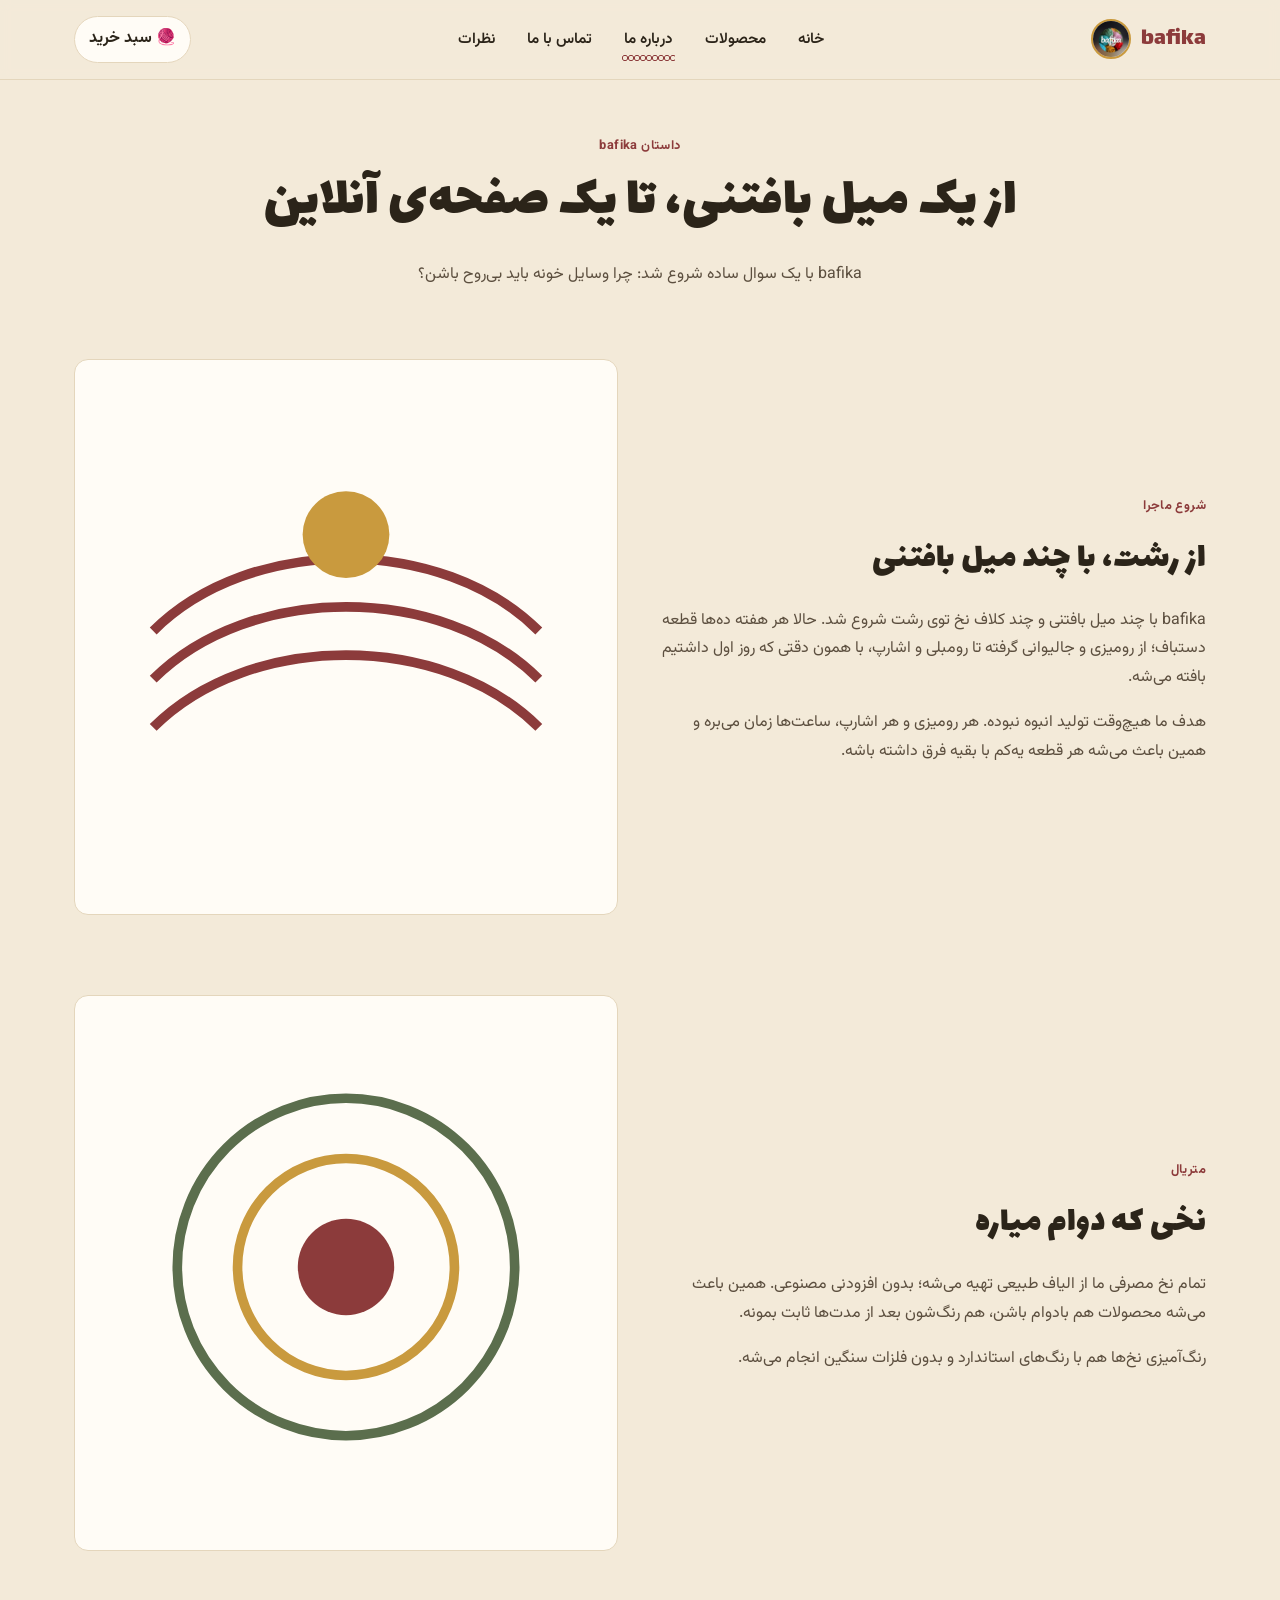
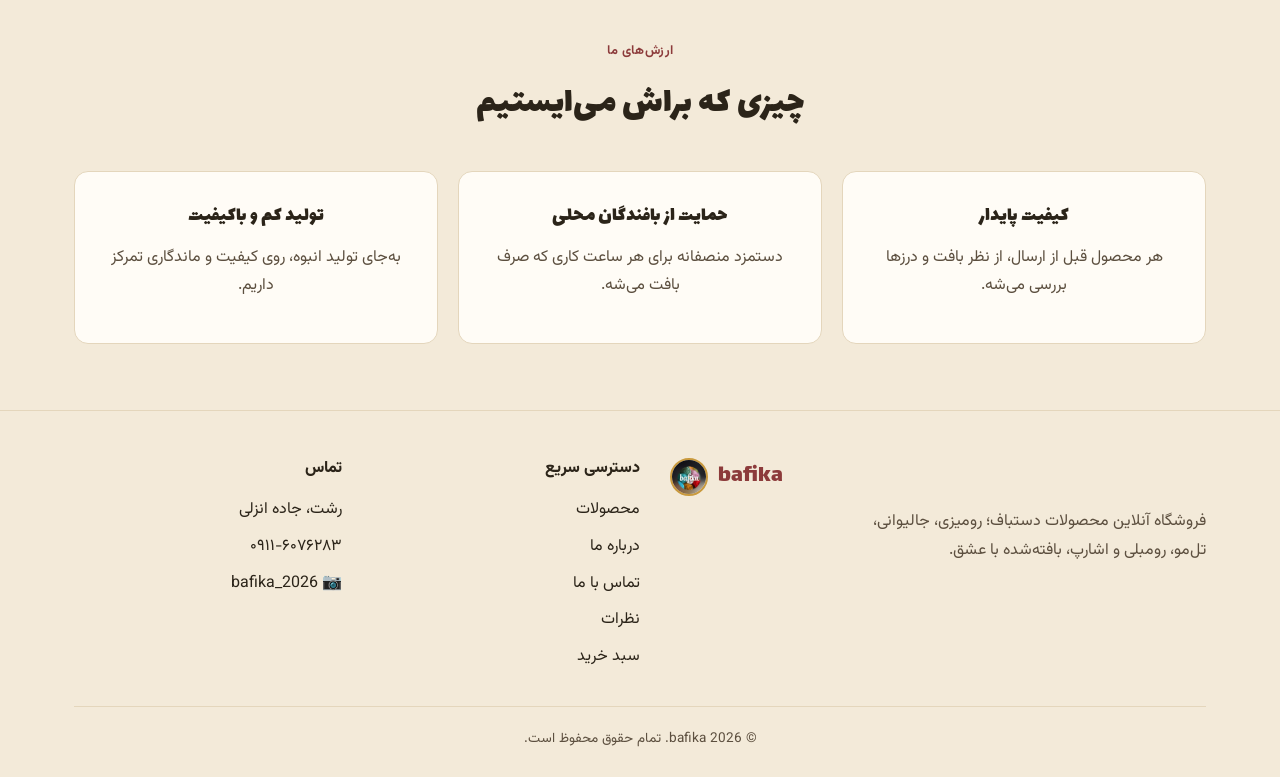
==== about.html @ 4ec6d77f "jpg for png" ====
<!DOCTYPE html>
<html lang="fa" dir="rtl">
<head>
<meta charset="UTF-8">
<meta name="viewport" content="width=device-width, initial-scale=1.0">
<title>درباره ما | bafika</title>
<meta name="description" content="داستان bafika و بافندگانی که پشت هر محصول ایستاده‌اند.">
<link rel="icon" type="image/png" href="img/logo.png">
<link rel="stylesheet" href="css/style.css">
</head>
<body>

<header class="site-header">
  <div class="nav-wrap">
    <a href="index.html" class="brand"><img src="img/logo.png" alt="bafika" class="brand-logo"> bafika</a>
    <nav class="nav-links" id="navLinks">
      <a href="index.html">خانه</a>
      <a href="products.html">محصولات</a>
      <a href="about.html" aria-current="page">درباره ما</a>
      <a href="contact.html">تماس با ما</a>
      <a href="reviews.html">نظرات</a>
    </nav>
    <div class="nav-actions">
      <a href="cart.html" class="cart-link">
        🧶 سبد خرید <span class="cart-count" data-cart-count style="display:none;">0</span>
      </a>
      <button class="menu-toggle" aria-label="باز کردن منو" aria-expanded="false" aria-controls="navLinks">☰</button>
    </div>
  </div>
</header>

<main>
  <section class="page-hero">
    <div class="container">
      <span class="eyebrow">داستان bafika</span>
      <h1>از یک میل بافتنی، تا یک صفحه‌ی آنلاین</h1>
      <p>bafika با یک سوال ساده شروع شد: چرا وسایل خونه باید بی‌روح باشن؟</p>
    </div>
  </section>

  <section class="about-block">
    <div class="container about-grid">
      <div>
        <span class="eyebrow">شروع ماجرا</span>
        <h2>از رشت، با چند میل بافتنی</h2>
        <p>bafika با چند میل بافتنی و چند کلاف نخ توی رشت شروع شد. حالا هر هفته ده‌ها قطعه دستباف؛ از رومیزی و جالیوانی گرفته تا رومبلی و اشارپ، با همون دقتی که روز اول داشتیم بافته می‌شه.</p>
        <p>هدف ما هیچ‌وقت تولید انبوه نبوده. هر رومیزی و هر اشارپ، ساعت‌ها زمان می‌بره و همین باعث می‌شه هر قطعه یه‌کم با بقیه فرق داشته باشه.</p>
      </div>
      <div class="about-art">
        <svg viewBox="0 0 200 200" width="100%" aria-hidden="true">
          <g fill="none" stroke="#8C3B3B" stroke-width="4">
            <path d="M20 100 C 60 60, 140 60, 180 100"/>
            <path d="M20 120 C 60 80, 140 80, 180 120"/>
            <path d="M20 140 C 60 100, 140 100, 180 140"/>
          </g>
          <circle cx="100" cy="60" r="18" fill="#C99A3E"/>
        </svg>
      </div>
    </div>
  </section>

  <section class="about-block">
    <div class="container about-grid reverse">
      <div>
        <span class="eyebrow">متریال</span>
        <h2>نخی که دوام میاره</h2>
        <p>تمام نخ مصرفی ما از الیاف طبیعی تهیه می‌شه؛ بدون افزودنی مصنوعی. همین باعث می‌شه محصولات هم بادوام باشن، هم رنگ‌شون بعد از مدت‌ها ثابت بمونه.</p>
        <p>رنگ‌آمیزی نخ‌ها هم با رنگ‌های استاندارد و بدون فلزات سنگین انجام می‌شه.</p>
      </div>
      <div class="about-art">
        <svg viewBox="0 0 200 200" width="100%" aria-hidden="true">
          <circle cx="100" cy="100" r="70" fill="none" stroke="#5B6E4D" stroke-width="4"/>
          <circle cx="100" cy="100" r="45" fill="none" stroke="#C99A3E" stroke-width="4"/>
          <circle cx="100" cy="100" r="20" fill="#8C3B3B"/>
        </svg>
      </div>
    </div>
  </section>

  <section class="features">
    <div class="container">
      <div class="section-head">
        <span class="eyebrow">ارزش‌های ما</span>
        <h2>چیزی که براش می‌ایستیم</h2>
      </div>
      <div class="values-grid">
        <div class="feature-card">
          <h3>کیفیت پایدار</h3>
          <p>هر محصول قبل از ارسال، از نظر بافت و درزها بررسی می‌شه.</p>
        </div>
        <div class="feature-card">
          <h3>حمایت از بافندگان محلی</h3>
          <p>دستمزد منصفانه برای هر ساعت کاری که صرف بافت می‌شه.</p>
        </div>
        <div class="feature-card">
          <h3>تولید کم و باکیفیت</h3>
          <p>به‌جای تولید انبوه، روی کیفیت و ماندگاری تمرکز داریم.</p>
        </div>
      </div>
    </div>
  </section>
</main>

<footer class="site-footer">
  <div class="container">
    <div class="footer-grid">
      <div>
        <div class="brand" style="margin-bottom:10px;"><img src="img/logo.png" alt="bafika" class="footer-brand-logo"> bafika</div>
        <p style="max-width:38ch;">فروشگاه آنلاین محصولات دستباف؛ رومیزی، جالیوانی، تل‌مو، رومبلی و اشارپ، بافته‌شده با عشق.</p>
      </div>
      <div>
        <h3>دسترسی سریع</h3>
        <ul>
          <li><a href="products.html">محصولات</a></li>
          <li><a href="about.html">درباره ما</a></li>
          <li><a href="contact.html">تماس با ما</a></li>
          <li><a href="reviews.html">نظرات</a></li>
          <li><a href="cart.html">سبد خرید</a></li>
        </ul>
      </div>
      <div>
        <h3>تماس</h3>
        <ul>
          <li>رشت، جاده انزلی</li>
          <li>۰۹۱۱-۶۰۷۶۲۸۳</li>
          <li>📷 <a href="https://instagram.com/bafika_2026" target="_blank" rel="noopener">bafika_2026</a></li>
        </ul>
      </div>
    </div>
    <div class="footer-bottom">© <span data-year></span> bafika. تمام حقوق محفوظ است.</div>
  </div>
</footer>

<script src="js/main.js"></script>
</body>
</html>
---- css/style.css ----
@import url('https://fonts.googleapis.com/css2?family=Lalezar&family=Vazirmatn:wght@400;500;600;700;800&display=swap');

:root{
  --cream:#F3EAD9;
  --surface:#FFFCF6;
  --ink:#2B2419;
  --ink-soft:#5C4F3F;
  --wine:#8C3B3B;
  --wine-dark:#6E2C2C;
  --moss:#5B6E4D;
  --gold:#C99A3E;
  --line:#E4D6BC;
  --radius:14px;
  --shadow:0 10px 30px -14px rgba(43,36,25,.35);
  --stitch:'\007E'; /* fallback, unused */
}

*{box-sizing:border-box;}
html{scroll-behavior:smooth;}
body{
  margin:0;
  background:var(--cream);
  color:var(--ink);
  font-family:'Vazirmatn',sans-serif;
  direction:rtl;
  line-height:1.8;
  -webkit-font-smoothing:antialiased;
}
img{max-width:100%;display:block;}
a{color:inherit;text-decoration:none;}
ul{margin:0;padding:0;list-style:none;}
button{font-family:inherit;cursor:pointer;}
h1,h2,h3{font-family:'Lalezar',cursive;font-weight:400;margin:0 0 .4em;color:var(--ink);}
h1{font-size:clamp(2.2rem,5vw,3.6rem);line-height:1.25;}
h2{font-size:clamp(1.6rem,3.2vw,2.3rem);}
h3{font-size:1.3rem;}
p{margin:0 0 1em;color:var(--ink-soft);}
.container{max-width:1180px;margin:0 auto;padding:0 24px;}
.eyebrow{
  display:inline-block;
  font-size:.8rem;
  font-weight:700;
  color:var(--wine);
  letter-spacing:.03em;
  margin-bottom:.6em;
}

/* focus visibility */
a:focus-visible,button:focus-visible,input:focus-visible,textarea:focus-visible,select:focus-visible{
  outline:3px solid var(--gold);
  outline-offset:2px;
}

@media (prefers-reduced-motion: reduce){
  *{animation-duration:.01ms !important;animation-iteration-count:1 !important;transition-duration:.01ms !important;scroll-behavior:auto !important;}
}

/* ---------- stitch signature: a knit-chain divider used as underline / icon / section divider ---------- */
.stitch-line{
  display:block;
  width:100%;
  height:14px;
  background-image:radial-gradient(circle at 7px 7px, transparent 5px, var(--line) 5.5px 6.5px, transparent 7px);
  background-size:14px 14px;
  background-repeat:repeat-x;
  opacity:.9;
}
.stitch-line.accent{
  background-image:radial-gradient(circle at 7px 7px, transparent 5px, var(--wine) 5.5px 6.5px, transparent 7px);
}

/* ---------- header ---------- */
.site-header{
  position:sticky;top:0;z-index:50;
  background:rgba(243,234,217,.92);
  backdrop-filter:blur(6px);
  border-bottom:1px solid var(--line);
}
.nav-wrap{
  display:flex;align-items:center;justify-content:space-between;
  padding:16px 24px;max-width:1180px;margin:0 auto;
}
.brand{
  font-family:'Lalezar',cursive;font-size:1.5rem;color:var(--wine);
  display:flex;align-items:center;gap:10px;
  direction:ltr;
}
.brand .yarn-dot{width:14px;height:14px;border-radius:50%;background:var(--gold);display:inline-block;}
.brand-logo{
  width:40px;height:40px;border-radius:50%;object-fit:cover;
  border:2px solid var(--gold);flex-shrink:0;
}
.footer-brand-logo{
  width:38px;height:38px;border-radius:50%;object-fit:cover;
  border:2px solid var(--gold);flex-shrink:0;
}
.nav-links{display:flex;gap:28px;align-items:center;}
.nav-links a{
  position:relative;font-weight:600;font-size:.95rem;padding:4px 2px;
}
.nav-links a::after{
  content:'';position:absolute;right:0;bottom:-4px;width:100%;height:6px;
  background-image:radial-gradient(circle at 3px 3px, transparent 2px, var(--wine) 2.3px 2.8px, transparent 3.2px);
  background-size:6px 6px;background-repeat:repeat-x;
  opacity:0;transform:translateY(2px);transition:opacity .2s, transform .2s;
}
.nav-links a:hover::after,.nav-links a[aria-current="page"]::after{opacity:1;transform:translateY(0);}
.nav-actions{display:flex;align-items:center;gap:14px;}
.cart-link{
  display:flex;align-items:center;gap:6px;font-weight:700;
  background:var(--surface);border:1px solid var(--line);
  padding:8px 14px;border-radius:999px;
}
.cart-count{
  background:var(--wine);color:#fff;font-size:.75rem;font-weight:700;
  min-width:20px;height:20px;border-radius:50%;
  display:flex;align-items:center;justify-content:center;padding:0 4px;
}
.menu-toggle{display:none;background:none;border:none;font-size:1.6rem;color:var(--ink);}

@media (max-width:820px){
  .nav-links{
    position:fixed;inset:64px 0 auto 0;background:var(--surface);
    flex-direction:column;padding:20px 24px;gap:18px;
    border-bottom:1px solid var(--line);box-shadow:var(--shadow);
    transform:translateY(-12px);opacity:0;pointer-events:none;transition:.2s;
  }
  .nav-links.open{transform:translateY(0);opacity:1;pointer-events:auto;}
  .menu-toggle{display:block;}
}

/* ---------- buttons ---------- */
.btn{
  display:inline-flex;align-items:center;gap:8px;justify-content:center;
  padding:13px 26px;border-radius:999px;font-weight:700;font-size:.95rem;
  border:2px solid transparent;transition:.18s transform, .18s background, .18s color;
}
.btn-primary{background:var(--wine);color:#fff;}
.btn-primary:hover{background:var(--wine-dark);transform:translateY(-1px);}
.btn-outline{background:transparent;color:var(--ink);border-color:var(--ink);}
.btn-outline:hover{background:var(--ink);color:var(--cream);}
.btn-gold{background:var(--gold);color:var(--ink);}
.btn-gold:hover{transform:translateY(-1px);}
.btn-block{width:100%;}
.btn:disabled{opacity:.5;cursor:not-allowed;transform:none;}

/* ---------- hero ---------- */
.hero{padding:64px 0 40px;}
.hero-grid{display:grid;grid-template-columns:1.1fr .9fr;gap:48px;align-items:center;}
.hero-copy p{font-size:1.08rem;max-width:46ch;}
.hero-cta{display:flex;gap:14px;margin-top:22px;flex-wrap:wrap;}
.hero-art{position:relative;display:flex;align-items:center;justify-content:center;}
.yarn-ball{animation:spin-slow 22s linear infinite;}
@keyframes spin-slow{to{transform:rotate(360deg);}}

@media (max-width:900px){
  .hero-grid{grid-template-columns:1fr;}
  .hero-art{order:-1;max-width:280px;margin:0 auto;}
}

/* ---------- feature strip ---------- */
.features{padding:46px 0;}
.feature-grid{display:grid;grid-template-columns:repeat(3,1fr);gap:24px;}
.feature-card{
  background:var(--surface);border:1px solid var(--line);border-radius:var(--radius);
  padding:26px 22px;text-align:center;
}
.feature-card .ico{width:44px;height:44px;margin:0 auto 14px;color:var(--wine);}
@media (max-width:760px){.feature-grid{grid-template-columns:1fr;}}

/* ---------- section heading ---------- */
.section-head{text-align:center;max-width:560px;margin:0 auto 34px;}

/* ---------- categories ---------- */
.categories{padding:50px 0;}
.cat-grid{display:grid;grid-template-columns:repeat(3,1fr);gap:18px;}
.cat-card{
  position:relative;border-radius:var(--radius);overflow:hidden;aspect-ratio:4/5;
  display:flex;align-items:flex-end;padding:0;border:1px solid var(--line);
}
.cat-card .bg{position:absolute;inset:0;}
.cat-card .label{
  position:relative;z-index:1;width:100%;padding:16px;
  background:linear-gradient(0deg, rgba(43,36,25,.72), transparent);
  color:#fff;font-family:'Lalezar',cursive;font-size:1.15rem;
}
@media (max-width:900px){.cat-grid{grid-template-columns:repeat(2,1fr);}}

/* ---------- product grid ---------- */
.products-toolbar{
  display:flex;flex-wrap:wrap;gap:10px;justify-content:center;margin-bottom:30px;
}
.chip{
  padding:9px 18px;border-radius:999px;border:1px solid var(--line);
  background:var(--surface);font-weight:600;font-size:.9rem;
}
.chip[aria-pressed="true"]{background:var(--wine);color:#fff;border-color:var(--wine);}

.product-grid{display:grid;grid-template-columns:repeat(3,1fr);gap:26px;}
@media (max-width:900px){.product-grid{grid-template-columns:repeat(2,1fr);}}
@media (max-width:560px){.product-grid{grid-template-columns:1fr;}}

.product-card{
  background:var(--surface);border:1px solid var(--line);border-radius:var(--radius);
  overflow:hidden;display:flex;flex-direction:column;transition:transform .18s, box-shadow .18s;
}
.product-card:hover{transform:translateY(-4px);box-shadow:var(--shadow);}
.product-thumb{aspect-ratio:1/1;display:flex;align-items:center;justify-content:center;overflow:hidden;position:relative;}
.product-thumb img{width:100%;height:100%;object-fit:cover;}

/* ---------- اسلایدر عکس محصول ---------- */
.product-thumb.carousel{background:var(--surface);}
.product-thumb.carousel .slide{
  position:absolute;inset:0;width:100%;height:100%;object-fit:cover;
  opacity:0;transition:opacity .25s;
}
.product-thumb.carousel .slide.active{opacity:1;position:relative;}
.car-arrow{
  position:absolute;top:50%;transform:translateY(-50%);z-index:2;
  width:30px;height:30px;border-radius:50%;border:none;
  background:rgba(43,36,25,.55);color:#fff;font-size:1.2rem;line-height:1;
  display:flex;align-items:center;justify-content:center;opacity:0;transition:opacity .18s;
}
.product-thumb.carousel:hover .car-arrow{opacity:1;}
.car-arrow.prev{right:8px;}
.car-arrow.next{left:8px;}
.car-dots{
  position:absolute;bottom:8px;right:0;left:0;z-index:2;
  display:flex;justify-content:center;gap:6px;
}
.car-dot{
  width:7px;height:7px;border-radius:50%;border:none;background:rgba(255,255,255,.6);
  padding:0;
}
.car-dot.active{background:#fff;}
.product-body{padding:16px 18px 20px;display:flex;flex-direction:column;gap:8px;flex:1;}
.product-cat{font-size:.78rem;color:var(--moss);font-weight:700;}
.product-name{font-size:1.05rem;font-weight:700;}
.product-price{font-weight:800;color:var(--wine);font-size:1.05rem;margin-top:auto;}
.product-foot{display:flex;align-items:center;justify-content:space-between;gap:10px;margin-top:6px;}
.add-btn{
  background:var(--ink);color:var(--cream);border-radius:999px;padding:9px 16px;
  font-weight:700;font-size:.85rem;border:none;transition:.18s background;
}
.add-btn:hover{background:var(--wine);}
.add-btn.added{background:var(--moss);}

/* ---------- testimonial ---------- */
.testimonial{padding:60px 0;text-align:center;}
.testimonial blockquote{
  font-family:'Lalezar',cursive;font-size:clamp(1.3rem,2.6vw,1.8rem);
  max-width:760px;margin:0 auto 14px;color:var(--ink);
}
.testimonial cite{color:var(--ink-soft);font-style:normal;}

/* ---------- newsletter ---------- */
.newsletter{
  background:var(--ink);color:var(--cream);padding:50px 0;border-radius:var(--radius);
  margin:20px auto 60px;max-width:1180px;
}
.newsletter .container{display:flex;align-items:center;justify-content:space-between;gap:24px;flex-wrap:wrap;}
.newsletter h2{color:var(--cream);}
.newsletter form{display:flex;gap:10px;flex-wrap:wrap;}
.newsletter input[type="email"]{
  padding:12px 16px;border-radius:999px;border:none;min-width:240px;font-family:inherit;
}

/* ---------- footer ---------- */
.site-footer{border-top:1px solid var(--line);padding:44px 0 26px;margin-top:20px;}
.footer-grid{display:grid;grid-template-columns:2fr 1fr 1fr;gap:30px;margin-bottom:26px;}
.footer-grid h3{font-size:1rem;font-family:'Vazirmatn';font-weight:800;margin-bottom:12px;}
.footer-grid li{margin-bottom:8px;}
.footer-grid a:hover{color:var(--wine);}
.footer-bottom{
  text-align:center;font-size:.85rem;color:var(--ink-soft);
  border-top:1px solid var(--line);padding-top:20px;
}
@media (max-width:760px){.footer-grid{grid-template-columns:1fr;}}

/* ---------- page hero (inner pages) ---------- */
.page-hero{padding:52px 0 30px;text-align:center;}
.page-hero p{max-width:560px;margin:0 auto;}

/* ---------- about page ---------- */
.about-block{padding:40px 0;}
.about-grid{display:grid;grid-template-columns:1fr 1fr;gap:44px;align-items:center;}
.about-grid.reverse .about-art{order:2;}
@media (max-width:820px){.about-grid{grid-template-columns:1fr;}.about-grid.reverse .about-art{order:0;}}
.about-art{background:var(--surface);border:1px solid var(--line);border-radius:var(--radius);padding:30px;}
.values-grid{display:grid;grid-template-columns:repeat(3,1fr);gap:20px;margin-top:20px;}
@media (max-width:760px){.values-grid{grid-template-columns:1fr;}}

/* ---------- contact page ---------- */
.contact-grid{display:grid;grid-template-columns:1fr 1fr;gap:40px;padding:20px 0 60px;}
@media (max-width:820px){.contact-grid{grid-template-columns:1fr;}}
.form-field{margin-bottom:18px;}
.form-field label{display:block;font-weight:700;margin-bottom:6px;font-size:.9rem;}
.form-field input,.form-field textarea,.form-field select{
  width:100%;padding:12px 14px;border-radius:10px;border:1px solid var(--line);
  background:var(--surface);font-family:inherit;font-size:.95rem;color:var(--ink);
}
.form-field textarea{resize:vertical;min-height:120px;}
.form-note{font-size:.85rem;color:var(--ink-soft);margin-top:-8px;}
.form-error{color:var(--wine);font-size:.82rem;margin-top:4px;display:none;}
.form-field.invalid input,.form-field.invalid textarea{border-color:var(--wine);}
.form-field.invalid .form-error{display:block;}
.success-box{
  background:var(--surface);border:1px solid var(--moss);border-radius:var(--radius);
  padding:20px;text-align:center;display:none;
}
.success-box.show{display:block;}
.contact-info-card{
  background:var(--surface);border:1px solid var(--line);border-radius:var(--radius);padding:26px;
}
.contact-info-card li{display:flex;gap:10px;margin-bottom:14px;}

/* ---------- cart page ---------- */
.cart-wrap{padding:20px 0 70px;display:grid;grid-template-columns:2fr 1fr;gap:36px;align-items:start;}
@media (max-width:900px){.cart-wrap{grid-template-columns:1fr;}}
.cart-item{
  display:grid;grid-template-columns:80px 1fr auto auto;gap:16px;align-items:center;
  padding:16px 0;border-bottom:1px solid var(--line);
}
.cart-item .thumb{width:80px;height:80px;border-radius:10px;background:var(--surface);border:1px solid var(--line);display:flex;align-items:center;justify-content:center;}
.cart-item .name{font-weight:700;}
.cart-item .cat{font-size:.8rem;color:var(--ink-soft);}
.qty-control{display:flex;align-items:center;gap:8px;border:1px solid var(--line);border-radius:999px;padding:4px 8px;background:var(--surface);}
.qty-control button{background:none;border:none;font-size:1.1rem;width:22px;color:var(--ink);}
.qty-control span{min-width:20px;text-align:center;font-weight:700;}
.remove-btn{background:none;border:none;color:var(--wine);font-size:.85rem;font-weight:700;}
.summary-card{
  background:var(--surface);border:1px solid var(--line);border-radius:var(--radius);
  padding:24px;position:sticky;top:100px;
}
.summary-row{display:flex;justify-content:space-between;margin-bottom:12px;font-size:.95rem;}
.summary-row.total{font-weight:800;font-size:1.1rem;border-top:1px solid var(--line);padding-top:14px;margin-top:6px;}
.empty-cart{text-align:center;padding:80px 20px;}

/* ---------- checkout page ---------- */
.checkout-wrap{padding:20px 0 70px;display:grid;grid-template-columns:1.4fr 1fr;gap:40px;align-items:start;}
@media (max-width:900px){.checkout-wrap{grid-template-columns:1fr;}}
.checkout-section{background:var(--surface);border:1px solid var(--line);border-radius:var(--radius);padding:26px;margin-bottom:20px;}
.checkout-section h3{margin-bottom:16px;}
.form-row{display:grid;grid-template-columns:1fr 1fr;gap:16px;}
@media (max-width:560px){.form-row{grid-template-columns:1fr;}}
.pay-options{display:grid;gap:12px;}
.pay-option{
  display:flex;align-items:center;gap:12px;border:1px solid var(--line);border-radius:10px;
  padding:14px;cursor:pointer;background:var(--surface);
}
.pay-option.selected{border-color:var(--wine);background:#fbf3ee;}
.pay-option input{accent-color:var(--wine);}
.pay-note{font-size:.8rem;color:var(--ink-soft);margin-inline-start:auto;}
.summary-mini-item{display:flex;justify-content:space-between;font-size:.88rem;margin-bottom:8px;color:var(--ink-soft);}

/* ---------- gateway simulation page ---------- */
.gateway-box{
  max-width:420px;margin:60px auto;background:var(--surface);border:1px solid var(--line);
  border-radius:var(--radius);padding:34px;text-align:center;box-shadow:var(--shadow);
}
.gateway-box .amount{font-family:'Lalezar',cursive;font-size:2.1rem;color:var(--wine);margin:14px 0;}
.gateway-logo{font-family:'Lalezar',cursive;color:var(--gold);font-size:1.1rem;margin-bottom:6px;}
.spinner{
  width:34px;height:34px;border:4px solid var(--line);border-top-color:var(--wine);
  border-radius:50%;margin:18px auto;animation:spin .8s linear infinite;
}
@keyframes spin{to{transform:rotate(360deg);}}

/* ---------- toast ---------- */
.toast{
  position:fixed;bottom:24px;left:50%;transform:translateX(-50%) translateY(20px);
  background:var(--ink);color:var(--cream);padding:13px 22px;border-radius:999px;
  font-weight:700;font-size:.9rem;opacity:0;pointer-events:none;transition:.25s;z-index:100;
  box-shadow:var(--shadow);
}
.toast.show{opacity:1;transform:translateX(-50%) translateY(0);}

/* ---------- badge ---------- */
.badge-natural{
  display:inline-flex;align-items:center;gap:6px;font-size:.78rem;font-weight:700;color:var(--moss);
}

/* ---------- reviews page ---------- */
.reviews-wrap{display:grid;grid-template-columns:1fr 1.3fr;gap:36px;padding:10px 0 70px;align-items:start;}
@media (max-width:860px){.reviews-wrap{grid-template-columns:1fr;}}
.review-form-card{
  background:var(--surface);border:1px solid var(--line);border-radius:var(--radius);
  padding:24px;position:sticky;top:100px;
}
.star-input{display:flex;gap:4px;font-size:1.6rem;margin-bottom:6px;}
.star-input button{background:none;border:none;color:var(--gold);padding:0;line-height:1;}
.reviews-list{display:flex;flex-direction:column;gap:16px;}
.review-card{
  background:var(--surface);border:1px solid var(--line);border-radius:var(--radius);padding:18px 20px;
}
.review-head{display:flex;align-items:center;justify-content:space-between;}
.review-stars{color:var(--gold);letter-spacing:2px;}
.review-date{font-size:.78rem;color:var(--ink-soft);}
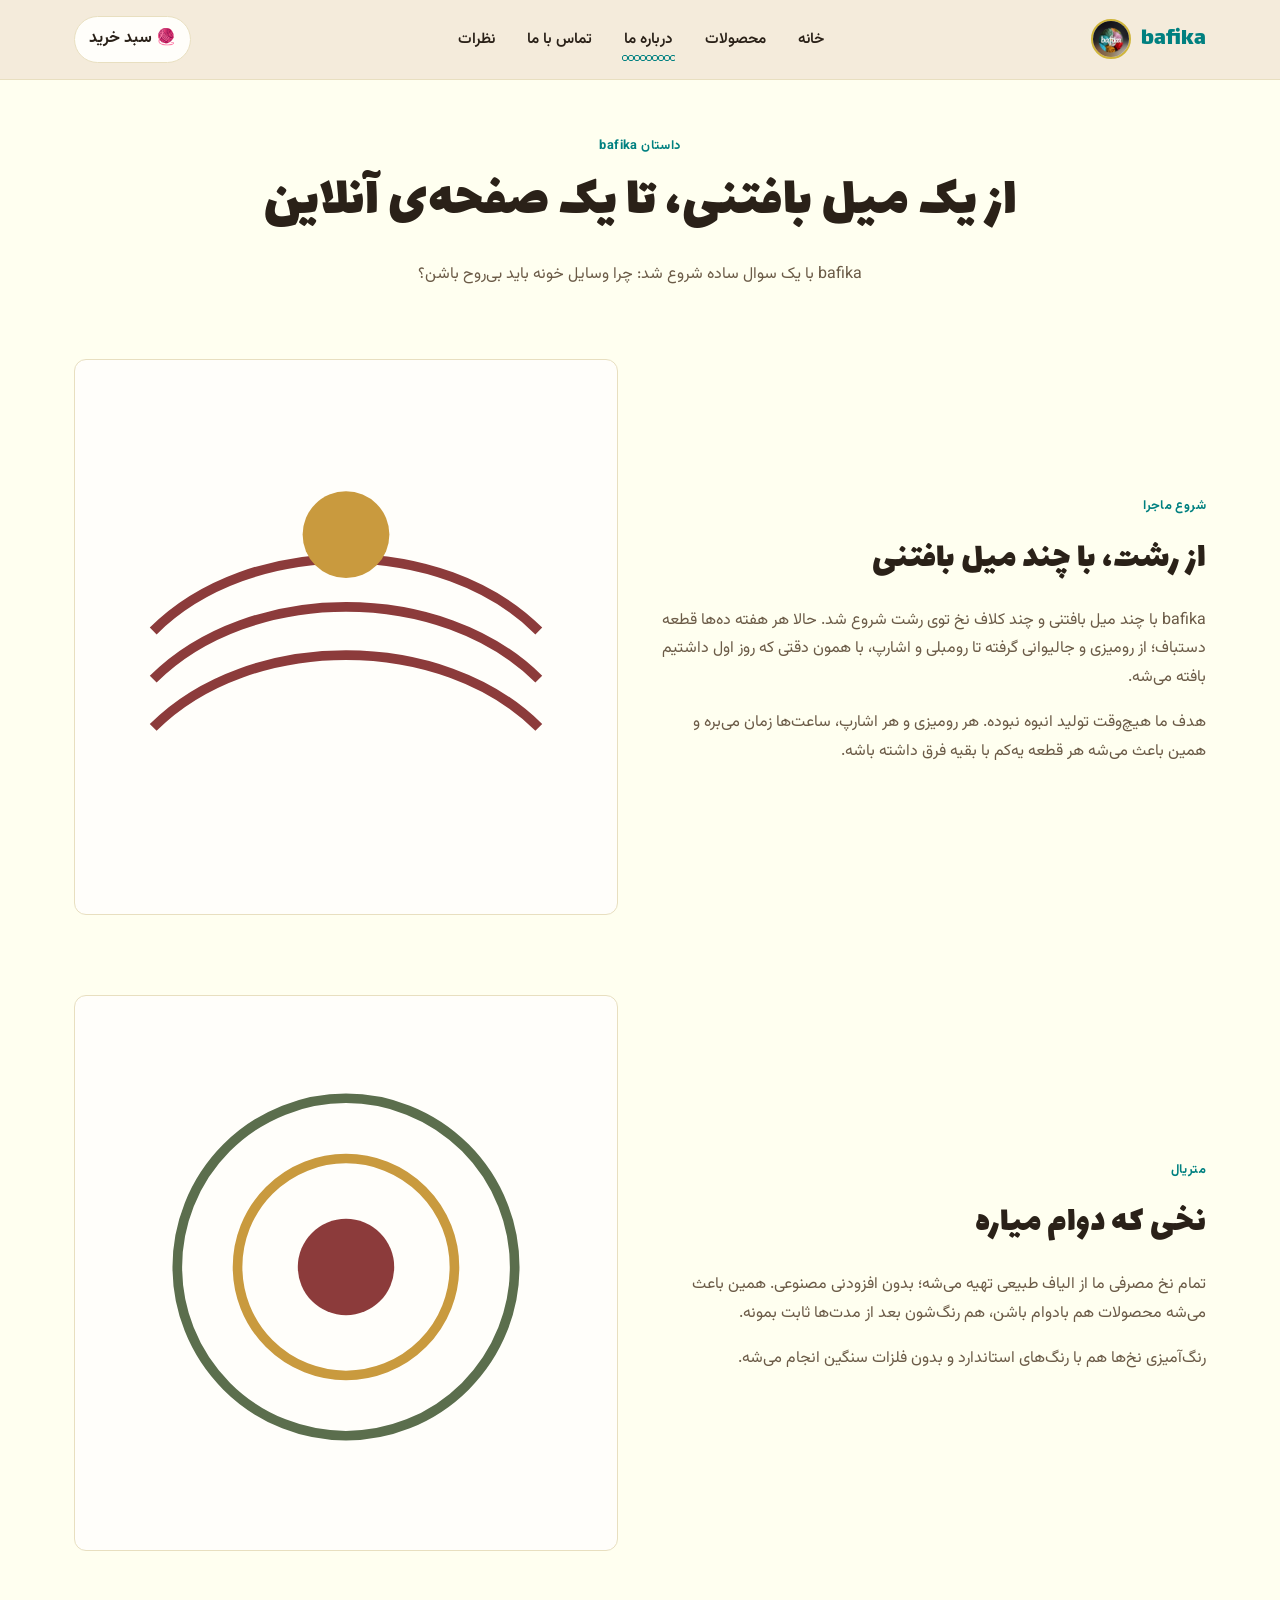
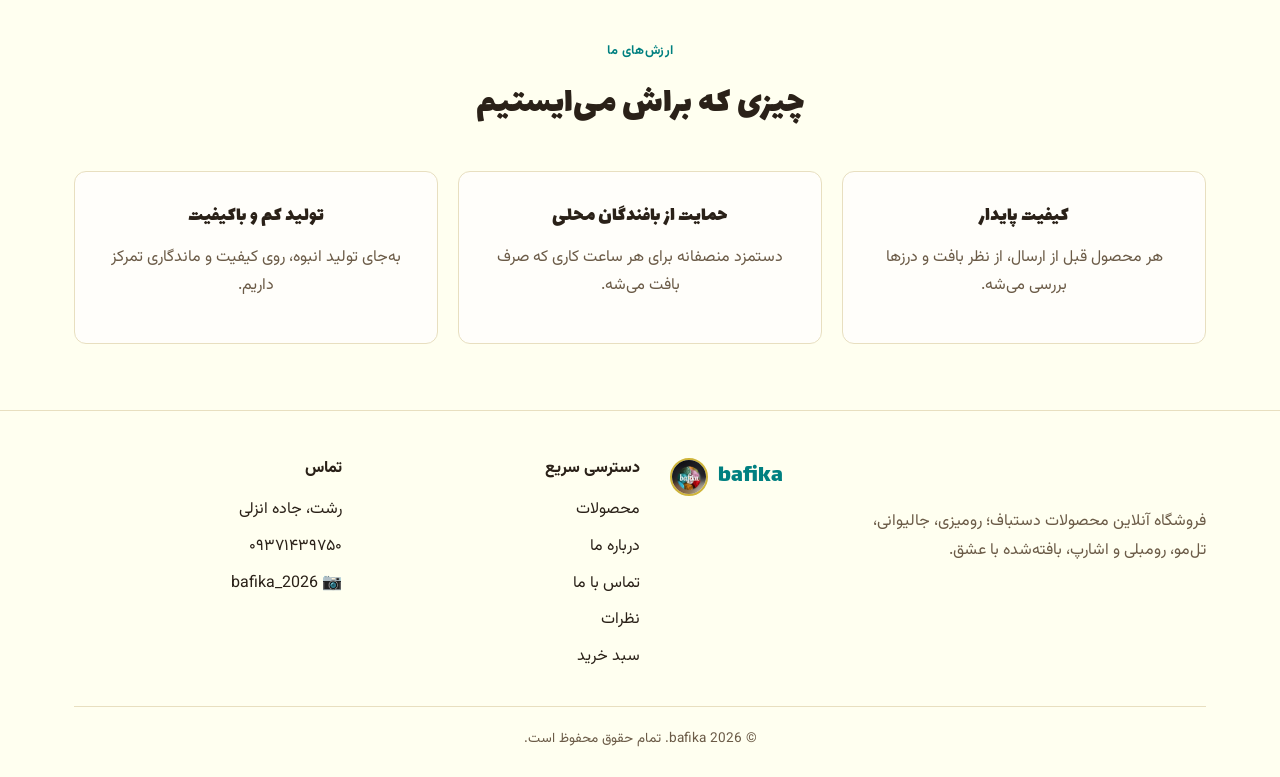
==== commit c03f27bc: "update photo" ====
--- a/about.html
+++ b/about.html
@@ -122,7 +122,7 @@
         <h3>تماس</h3>
         <ul>
           <li>رشت، جاده انزلی</li>
-          <li>۰۹۱۱-۶۰۷۶۲۸۳</li>
+          <li>۰۹۳۷۱۴۳۹۷۵۰</li>
           <li>📷 <a href="https://instagram.com/bafika_2026" target="_blank" rel="noopener">bafika_2026</a></li>
         </ul>
       </div>
--- a/css/style.css
+++ b/css/style.css
@@ -1,17 +1,19 @@
 @import url('https://fonts.googleapis.com/css2?family=Lalezar&family=Vazirmatn:wght@400;500;600;700;800&display=swap');
 
 :root{
-  --cream:#F3EAD9;
-  --surface:#FFFCF6;
-  --ink:#2B2419;
-  --ink-soft:#5C4F3F;
-  --wine:#8C3B3B;
-  --wine-dark:#6E2C2C;
-  --moss:#5B6E4D;
-  --gold:#C99A3E;
-  --line:#E4D6BC;
-  --radius:14px;
-  --shadow:0 10px 30px -14px rgba(43,36,25,.35);
+  --cream:#FFFFF0;
+  --surface:#FFFEFA;
+  --ink:#2A2118;
+  --ink-soft:#6B5B47;
+  --wine:#008080;
+  --wine-dark:#006666;
+  --moss:#7A7A1F;
+  --gold:#CFB53B;
+  --burgundy:#800020;
+  --mauve:#E0B0FF;
+  --line:#E8DFC0;
+  --radius:12px;
+  --shadow:0 10px 30px -14px rgba(42,33,24,.28);
   --stitch:'\007E'; /* fallback, unused */
 }
 
@@ -175,16 +177,41 @@
 .categories{padding:50px 0;}
 .cat-grid{display:grid;grid-template-columns:repeat(3,1fr);gap:18px;}
 .cat-card{
-  position:relative;border-radius:var(--radius);overflow:hidden;aspect-ratio:4/5;
-  display:flex;align-items:flex-end;padding:0;border:1px solid var(--line);
-}
-.cat-card .bg{position:absolute;inset:0;}
-.cat-card .label{
-  position:relative;z-index:1;width:100%;padding:16px;
-  background:linear-gradient(0deg, rgba(43,36,25,.72), transparent);
-  color:#fff;font-family:'Lalezar',cursive;font-size:1.15rem;
+  position:relative;border-radius:18px;overflow:hidden;aspect-ratio:4/5;
+  display:flex;align-items:flex-end;padding:0;border:none;
+  text-decoration:none;
+  box-shadow:0 10px 24px -14px rgba(43,36,25,.45);
+  transition:transform .22s ease, box-shadow .22s ease;
+}
+.cat-card:hover{transform:translateY(-5px);box-shadow:0 16px 30px -14px rgba(43,36,25,.55);}
+.cat-card::before{
+  /* بافت نقطه‌ای ظریف روی گرادیان، برای حس طراحی‌شده‌تر */
+  content:'';position:absolute;inset:0;
+  background-image:radial-gradient(rgba(255,255,255,.14) 1.4px, transparent 1.4px);
+  background-size:16px 16px;
+  opacity:.5;
+}
+.cat-card::after{
+  content:'';position:absolute;inset:0;
+  background:linear-gradient(0deg, rgba(0,0,0,.55) 0%, transparent 55%);
+}
+.cat-icon{
+  position:absolute;top:12px;left:12px;width:46%;height:46%;
+  opacity:.28;
+}
+.cat-label{
+  position:relative;z-index:2;width:100%;padding:16px 18px;
+  display:flex;flex-direction:column;gap:2px;
+}
+.cat-eyebrow{
+  color:rgba(255,255,255,.75);font-size:.68rem;font-weight:700;
+  letter-spacing:.02em;
+}
+.cat-title{
+  color:#fff;font-family:'Lalezar',cursive;font-size:1.35rem;line-height:1.2;
 }
 @media (max-width:900px){.cat-grid{grid-template-columns:repeat(2,1fr);}}
+@media (max-width:560px){.cat-card{aspect-ratio:1/1;}.cat-title{font-size:1.15rem;}}
 
 /* ---------- product grid ---------- */
 .products-toolbar{
@@ -237,6 +264,25 @@
 .product-cat{font-size:.78rem;color:var(--moss);font-weight:700;}
 .product-name{font-size:1.05rem;font-weight:700;}
 .product-price{font-weight:800;color:var(--wine);font-size:1.05rem;margin-top:auto;}
+
+/* ---------- تخفیف ---------- */
+.thumb-wrap{position:relative;}
+.thumb-discount-badge{
+  position:absolute;top:10px;right:10px;z-index:3;
+  background:var(--wine);color:#fff;font-weight:800;font-size:.8rem;
+  padding:4px 9px;border-radius:999px;box-shadow:0 4px 10px -4px rgba(43,36,25,.5);
+}
+.price-block{display:flex;flex-direction:column;gap:2px;margin-top:auto;}
+.price-row{display:flex;align-items:center;gap:8px;}
+.product-price.discounted{color:var(--wine);}
+.discount-tag{
+  background:#fbe6e6;color:var(--wine);font-size:.72rem;font-weight:800;
+  padding:2px 7px;border-radius:6px;
+}
+.old-price{
+  color:var(--ink-soft);font-size:.82rem;text-decoration:line-through;
+  text-decoration-color:var(--wine);
+}
 .product-foot{display:flex;align-items:center;justify-content:space-between;gap:10px;margin-top:6px;}
 .add-btn{
   background:var(--ink);color:var(--cream);border-radius:999px;padding:9px 16px;
@@ -396,3 +442,80 @@
 .review-head{display:flex;align-items:center;justify-content:space-between;}
 .review-stars{color:var(--gold);letter-spacing:2px;}
 .review-date{font-size:.78rem;color:var(--ink-soft);}
+
+/* ---------- پوستر تبلیغاتی بالای صفحه اصلی ---------- */
+.promo-slider-wrap{padding-top:18px;}
+.promo-slider{
+  position:relative;
+  width:100%;
+  aspect-ratio:16/6;
+  border-radius:var(--radius);
+  overflow:hidden;
+  box-shadow:var(--shadow);
+  touch-action:pan-y;
+  cursor:grab;
+  user-select:none;
+}
+.promo-slider:active{cursor:grabbing;}
+.promo-slide{
+  position:absolute;inset:0;
+  display:flex;align-items:center;
+  background-size:cover;background-position:center;
+  opacity:0;pointer-events:none;
+  transition:opacity .4s ease;
+  text-decoration:none;
+}
+.promo-slide.active{opacity:1;pointer-events:auto;}
+.promo-overlay{
+  position:relative;z-index:1;
+  padding:0 40px;max-width:60%;
+  color:#fff;
+}
+.promo-slide::before{
+  content:'';position:absolute;inset:0;
+  background:linear-gradient(90deg, rgba(0,0,0,.45) 0%, rgba(0,0,0,.05) 70%);
+}
+.promo-eyebrow{
+  display:inline-block;font-size:.78rem;font-weight:700;
+  background:rgba(255,255,255,.18);padding:4px 12px;border-radius:999px;
+  margin-bottom:10px;backdrop-filter:blur(2px);
+}
+.promo-title{
+  font-family:'Lalezar',cursive;font-size:clamp(1.3rem,3vw,2.1rem);
+  color:#fff;margin:0 0 6px;line-height:1.3;
+}
+.promo-subtitle{color:rgba(255,255,255,.88);margin:0 0 14px;font-size:.92rem;}
+.promo-cta{display:inline-flex;padding:9px 20px;font-size:.85rem;}
+.promo-arrow{z-index:2;opacity:1;background:rgba(0,0,0,.35);}
+.promo-dots{bottom:14px;}
+.promo-dots .car-dot{width:8px;height:8px;background:rgba(255,255,255,.5);}
+.promo-dots .car-dot.active{background:#fff;}
+
+@media (max-width:760px){
+  .promo-slider-wrap{padding-top:10px;}
+  .promo-slider{aspect-ratio:16/9;border-radius:14px;}
+  .promo-overlay{max-width:78%;padding:0 16px;}
+  .promo-eyebrow{font-size:.62rem;padding:3px 9px;margin-bottom:6px;}
+  .promo-title{font-size:clamp(.95rem,4vw,1.15rem);margin-bottom:3px;}
+  .promo-subtitle{font-size:.72rem;margin-bottom:8px;}
+  .promo-cta{padding:6px 14px;font-size:.7rem;}
+  .promo-arrow{width:24px;height:24px;font-size:.9rem;}
+  .promo-dots{bottom:8px;}
+  .promo-dots .car-dot{width:5px;height:5px;}
+}
+@media (max-width:400px){
+  .promo-slider{aspect-ratio:4/3;}
+  .promo-overlay{max-width:88%;}
+}
+
+/* ---------- جلوگیری از رفتار پیش‌فرض کشیدن مرورگر روی اسلایدرها ---------- */
+.product-thumb.carousel,
+.product-thumb.carousel .slide,
+.promo-slider,
+.promo-slide{
+  -webkit-user-drag:none;
+  -webkit-touch-callout:none;
+  user-select:none;
+}
+.product-thumb.carousel{touch-action:pan-y;cursor:grab;}
+.product-thumb.carousel:active{cursor:grabbing;}
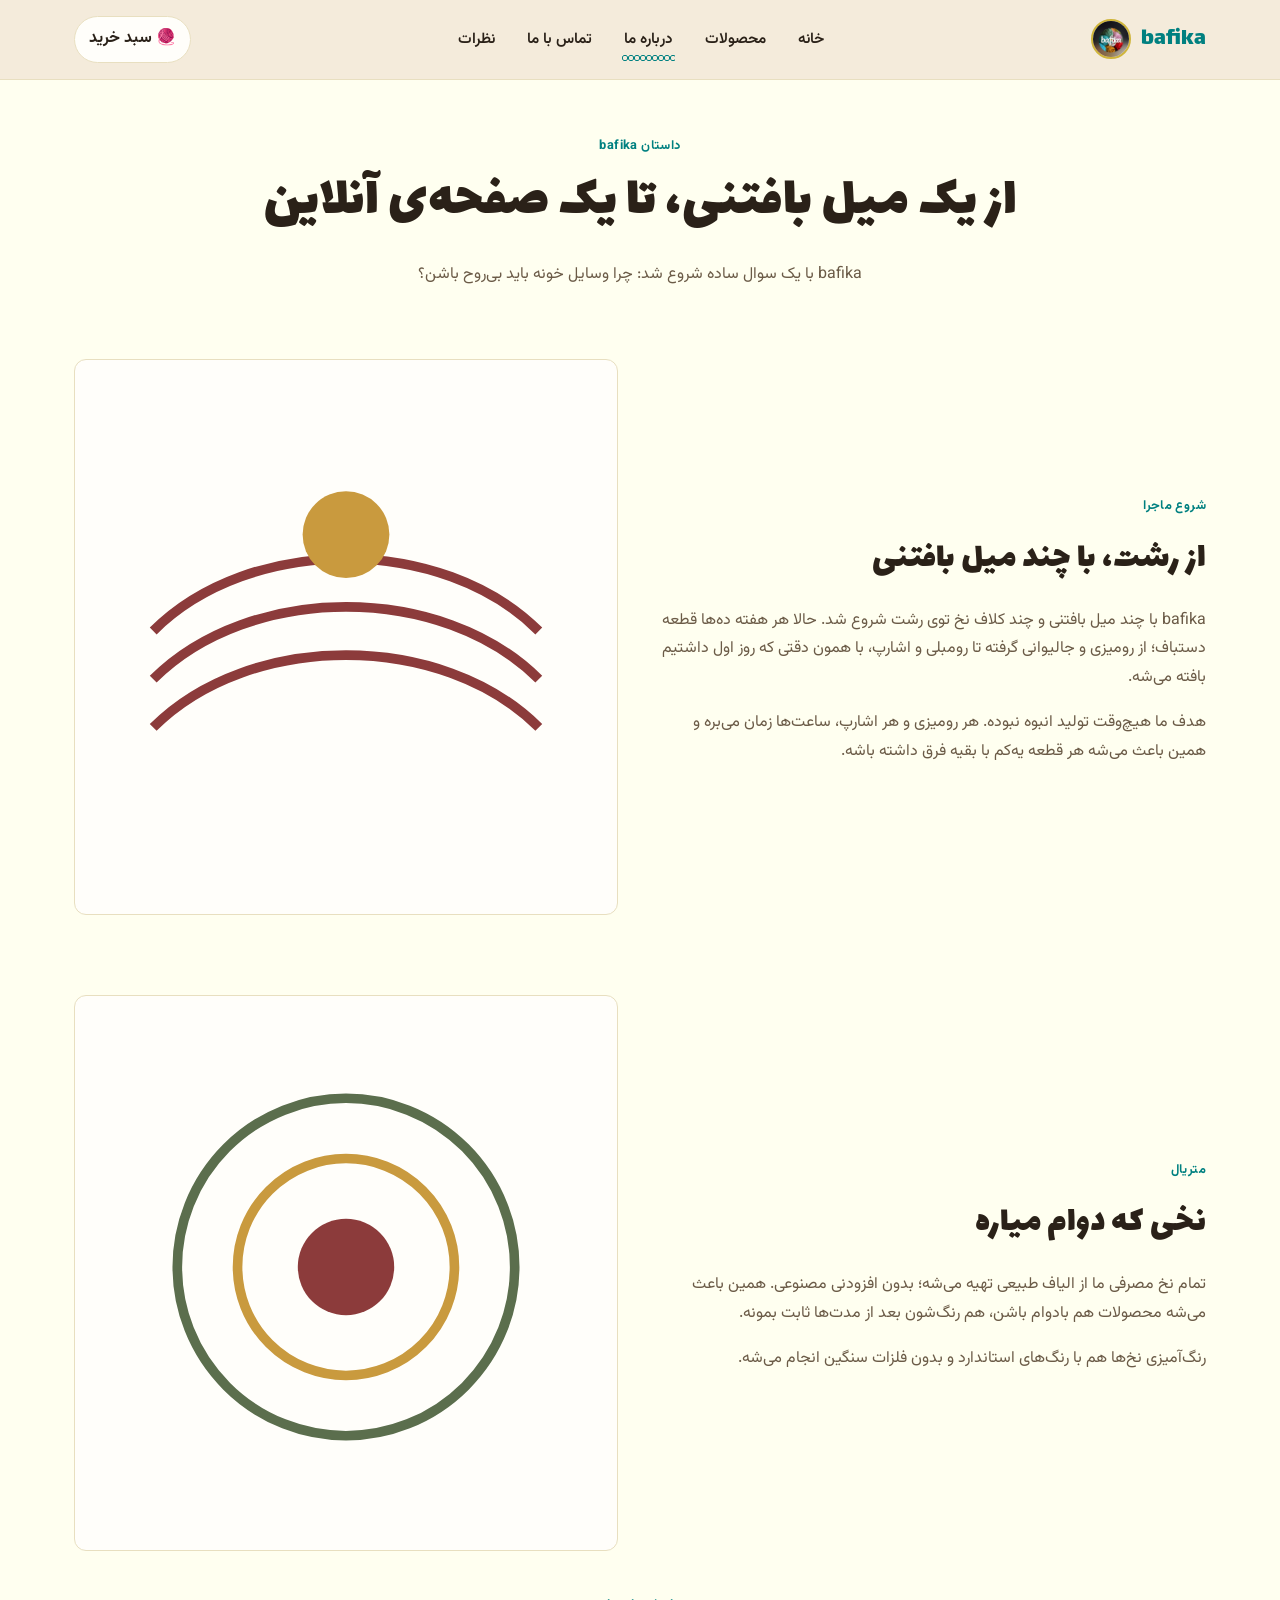
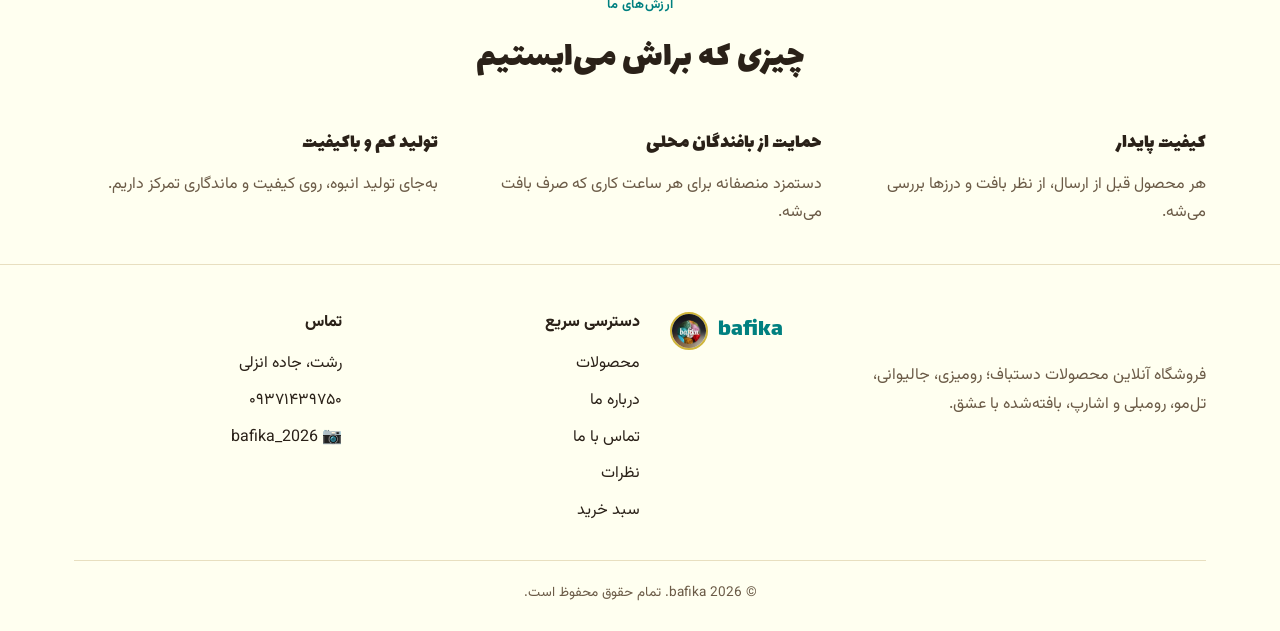
==== commit 4a78045a: "update hero section 2" ====
--- a/about.html
+++ b/about.html
@@ -6,7 +6,7 @@
 <title>درباره ما | bafika</title>
 <meta name="description" content="داستان bafika و بافندگانی که پشت هر محصول ایستاده‌اند.">
 <link rel="icon" type="image/png" href="img/logo.png">
-<link rel="stylesheet" href="css/style.css">
+<link rel="stylesheet" href="css/style.css?v=7">
 </head>
 <body>
 
--- a/css/style.css
+++ b/css/style.css
@@ -19,6 +19,7 @@
 
 *{box-sizing:border-box;}
 html{scroll-behavior:smooth;}
+#categories{scroll-margin-top:88px;}
 body{
   margin:0;
   background:var(--cream);
@@ -120,6 +121,34 @@
 }
 .menu-toggle{display:none;background:none;border:none;font-size:1.6rem;color:var(--ink);}
 
+/* ---------- overlay header (sits on top of the hero image) ---------- */
+.site-header.header-overlay{
+  position:absolute;top:0;left:0;right:0;
+  background:transparent;backdrop-filter:none;border-bottom:1px solid transparent;
+  transition:background .25s ease, border-color .25s ease, backdrop-filter .25s ease;
+}
+.site-header.header-overlay .brand,
+.site-header.header-overlay .nav-links a,
+.site-header.header-overlay .cart-link,
+.site-header.header-overlay .menu-toggle{color:#fff;}
+.site-header.header-overlay .cart-link{background:rgba(255,255,255,.14);border-color:rgba(255,255,255,.35);}
+.site-header.header-overlay .nav-links a::after{background-image:radial-gradient(circle at 3px 3px, transparent 2px, #fff 2.3px 2.8px, transparent 3.2px);}
+
+.site-header.header-overlay.scrolled{
+  position:fixed;
+  background:rgba(243,234,217,.92);backdrop-filter:blur(6px);border-bottom:1px solid var(--line);
+}
+.site-header.header-overlay.scrolled .brand{color:var(--wine);}
+.site-header.header-overlay.scrolled .nav-links a,
+.site-header.header-overlay.scrolled .menu-toggle{color:var(--ink);}
+.site-header.header-overlay.scrolled .cart-link{background:var(--surface);border-color:var(--line);color:var(--ink);}
+.site-header.header-overlay.scrolled .nav-links a::after{background-image:radial-gradient(circle at 3px 3px, transparent 2px, var(--wine) 2.3px 2.8px, transparent 3.2px);}
+
+/* mobile dropdown must always stay readable, regardless of header state */
+.site-header.header-overlay .nav-links.open{background:var(--surface);}
+.site-header.header-overlay .nav-links.open a{color:var(--ink);}
+.site-header.header-overlay .nav-links.open a::after{background-image:radial-gradient(circle at 3px 3px, transparent 2px, var(--wine) 2.3px 2.8px, transparent 3.2px);}
+
 @media (max-width:820px){
   .nav-links{
     position:fixed;inset:64px 0 auto 0;background:var(--surface);
@@ -146,29 +175,73 @@
 .btn-block{width:100%;}
 .btn:disabled{opacity:.5;cursor:not-allowed;transform:none;}
 
-/* ---------- hero ---------- */
-.hero{padding:64px 0 40px;}
-.hero-grid{display:grid;grid-template-columns:1.1fr .9fr;gap:48px;align-items:center;}
-.hero-copy p{font-size:1.08rem;max-width:46ch;}
-.hero-cta{display:flex;gap:14px;margin-top:22px;flex-wrap:wrap;}
-.hero-art{position:relative;display:flex;align-items:center;justify-content:center;}
-.yarn-ball{animation:spin-slow 22s linear infinite;}
-@keyframes spin-slow{to{transform:rotate(360deg);}}
-
+/* ---------- hero banner (full-image hero with overlay header) ---------- */
+.hero-banner{
+  position:relative;
+  min-height:620px;
+  background-image:linear-gradient(90deg, rgba(24,29,17,.74) 0%, rgba(24,29,17,.42) 55%, rgba(24,29,17,.18) 100%), url('../img/hero-banner.jpg?v=6');
+  background-size:cover;background-position:center;
+  display:flex;flex-direction:column;justify-content:center;
+  padding-top:96px;color:#fff;
+}
+.hero-photo{display:none;} /* عنصر قدیمی، دیگه استفاده نمی‌شه */
+.hero-banner-content{padding-bottom:56px;}
+.hero-badge-eyebrow{
+  display:inline-flex;align-items:center;gap:8px;
+  background:rgba(255,255,255,.14);border:1px solid rgba(255,255,255,.35);
+  padding:7px 16px;border-radius:999px;font-size:.8rem;font-weight:600;
+  margin-bottom:18px;backdrop-filter:blur(3px);
+}
+.hero-banner h1{color:#fff;max-width:14ch;}
+.hero-banner p{color:rgba(255,255,255,.9);max-width:46ch;font-size:1.08rem;}
+.hero-banner .hero-cta{display:flex;gap:14px;margin-top:22px;flex-wrap:wrap;}
+.btn-outline-light{border-color:#fff;color:#fff;}
+.btn-outline-light:hover{background:#fff;color:var(--ink);}
+
+.hero-badges{position:relative;background:var(--surface);padding:28px 0;color:var(--ink);}
+.hero-badge h4{color:var(--ink);}
+.hero-badges-grid{display:grid;grid-template-columns:repeat(6,1fr);gap:14px;}
+.hero-badge{
+  padding:20px 10px;text-align:center;
+  background:#fff;border-radius:14px;
+  box-shadow:0 3px 14px -6px rgba(35,43,26,.14);
+}
+.hero-badge .ico{width:28px;height:28px;margin:0 auto 10px;color:var(--wine);}
+.hero-badge h4{font-family:'Vazirmatn';font-size:.84rem;font-weight:800;margin:0 0 4px;}
+.hero-badge p{font-size:.74rem;color:var(--ink-soft);margin:0;line-height:1.5;}
+
+/* ---------- موبایل: عکس و متن دوباره روی هم، ولی با ارتفاع ثابت (نه وابسته به محتوا) ---------- */
 @media (max-width:900px){
-  .hero-grid{grid-template-columns:1fr;}
-  .hero-art{order:-1;max-width:280px;margin:0 auto;}
-}
-
-/* ---------- feature strip ---------- */
-.features{padding:46px 0;}
-.feature-grid{display:grid;grid-template-columns:repeat(3,1fr);gap:24px;}
-.feature-card{
-  background:var(--surface);border:1px solid var(--line);border-radius:var(--radius);
-  padding:26px 22px;text-align:center;
-}
-.feature-card .ico{width:44px;height:44px;margin:0 auto 14px;color:var(--wine);}
-@media (max-width:760px){.feature-grid{grid-template-columns:1fr;}}
+  .hero-banner{
+    display:flex;flex-direction:column;justify-content:flex-start;
+    height:860px;min-height:0;
+    padding-top:104px;
+    background-image:linear-gradient(180deg, rgba(20,25,15,.78) 0%, rgba(20,25,15,.55) 32%, rgba(20,25,15,.12) 55%, rgba(20,25,15,.05) 100%), url('../img/hero-banner-mobile.jpg?v=6');
+    background-size:cover;background-position:72% top;background-repeat:no-repeat;
+  }
+  .hero-banner-content{padding-bottom:0;}
+}
+@media (max-width:820px){
+  .hero-badges-grid{grid-template-columns:repeat(3,1fr);gap:10px;}
+  .hero-badge{padding:16px 8px;}
+  .hero-badge .ico{width:26px;height:26px;margin:0 auto 8px;}
+  .hero-badge h4{font-size:.86rem;line-height:1.32;}
+  .hero-badge p{display:none;}
+}
+@media (max-width:560px){
+  .hero-banner{height:760px;padding-top:96px;background-position:76% top;}
+  .hero-badges{padding:22px 0;}
+  .hero-badges-grid{gap:8px;}
+  .hero-badge{padding:14px 6px;border-radius:12px;}
+  .hero-badge .ico{width:22px;height:22px;margin:0 auto 7px;}
+  .hero-badge h4{font-size:.76rem;line-height:1.3;}
+}
+@media (max-width:400px){
+  .hero-banner{height:700px;}
+  .hero-banner h1{font-size:1.9rem;}
+  .hero-badge{padding:12px 4px;}
+  .hero-badge h4{font-size:.7rem;}
+}
 
 /* ---------- section heading ---------- */
 .section-head{text-align:center;max-width:560px;margin:0 auto 34px;}
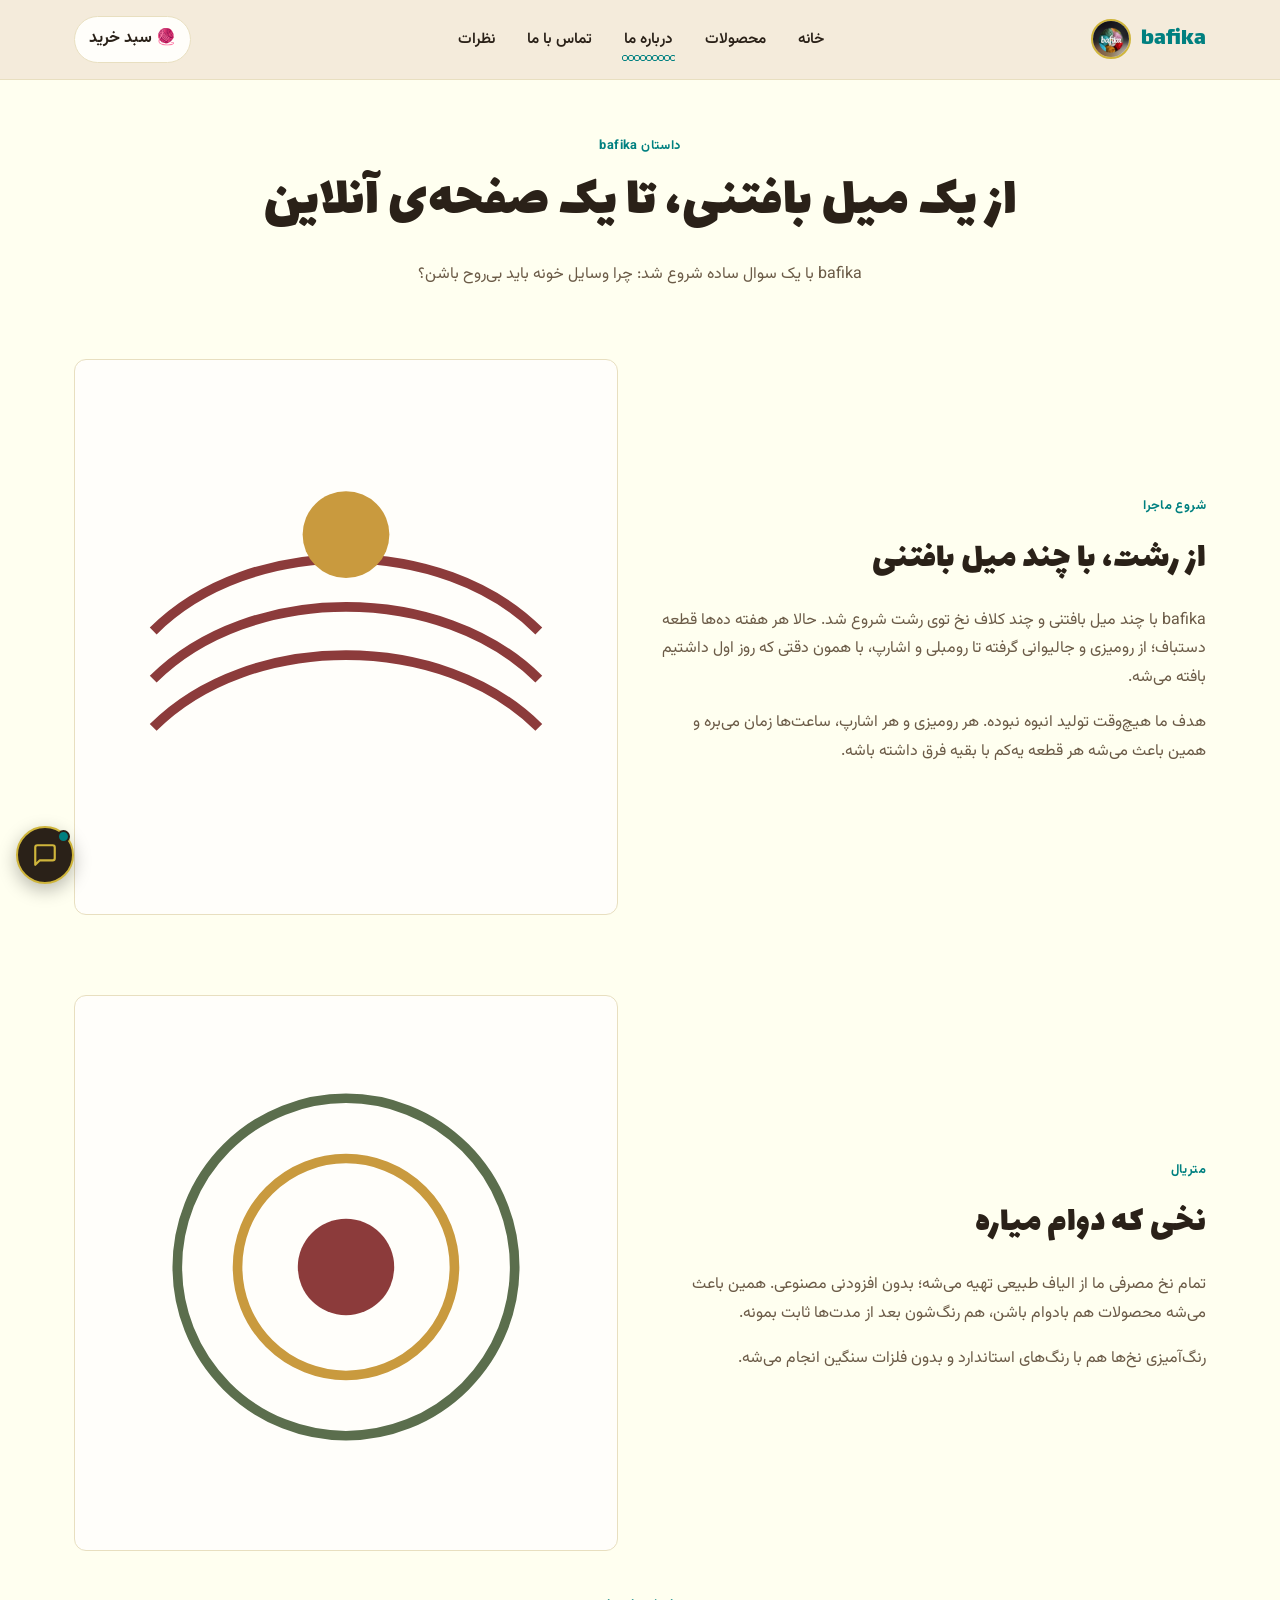
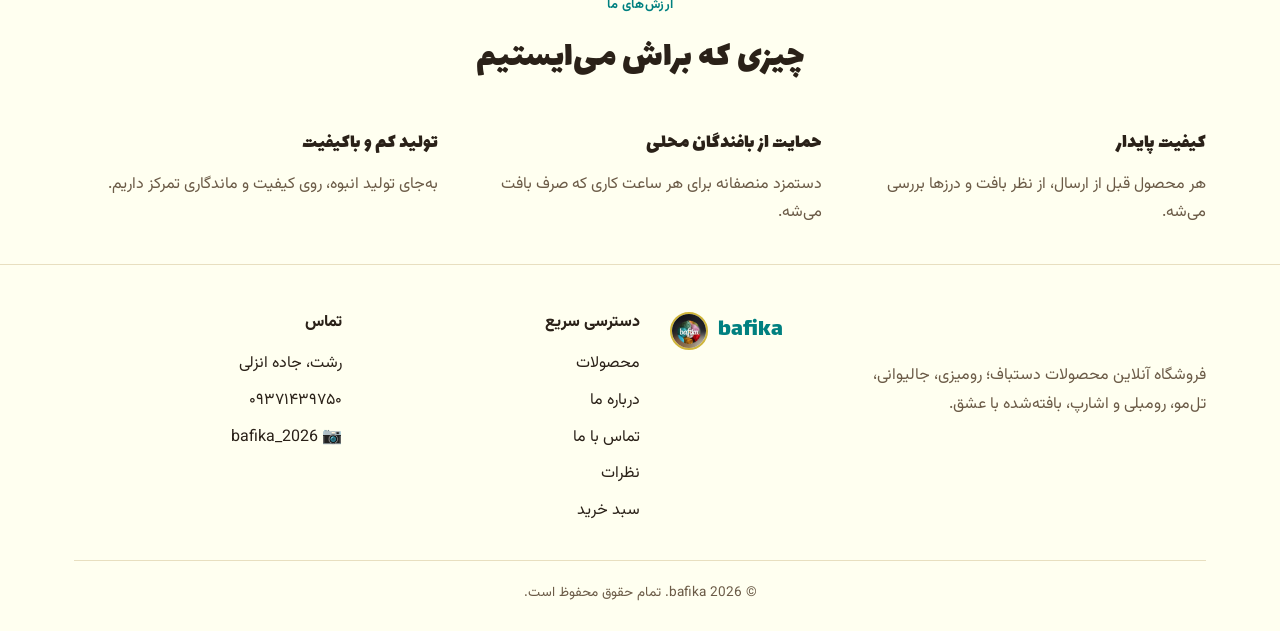
==== commit cde7b7c1: "add chatbot widget" ====
--- a/about.html
+++ b/about.html
@@ -6,7 +6,7 @@
 <title>درباره ما | bafika</title>
 <meta name="description" content="داستان bafika و بافندگانی که پشت هر محصول ایستاده‌اند.">
 <link rel="icon" type="image/png" href="img/logo.png">
-<link rel="stylesheet" href="css/style.css?v=7">
+<link rel="stylesheet" href="css/style.css?v=16">
 </head>
 <body>
 
@@ -132,5 +132,6 @@
 </footer>
 
 <script src="js/main.js"></script>
+<script src="js/chatbot.js?v=1" defer></script>
 </body>
 </html>
--- a/css/style.css
+++ b/css/style.css
@@ -1,4 +1,16 @@
-@import url('https://fonts.googleapis.com/css2?family=Lalezar&family=Vazirmatn:wght@400;500;600;700;800&display=swap');
+/* فونت‌ها به‌صورت محلی (به‌جای گوگل‌فونت، برای سرعت بیشتر در ایران) */
+@font-face{font-family:'Vazirmatn';font-style:normal;font-weight:400;font-display:swap;src:url('../fonts/vazirmatn-arabic-400-normal.woff2') format('woff2');unicode-range:U+0600-06FF,U+0750-077F,U+0870-088E,U+0890-0891,U+0897-08E1,U+08E3-08FF,U+200C-200E,U+2010-2011,U+204F,U+2E41,U+FB50-FDFF,U+FE70-FE74,U+FE76-FEFC;}
+@font-face{font-family:'Vazirmatn';font-style:normal;font-weight:400;font-display:swap;src:url('../fonts/vazirmatn-latin-400-normal.woff2') format('woff2');unicode-range:U+0000-00FF,U+0131,U+0152-0153,U+02BB-02BC,U+02C6,U+02DA,U+02DC,U+0304,U+0308,U+0329,U+2000-206F,U+20AC,U+2122,U+2191,U+2193,U+2212,U+2215,U+FEFF,U+FFFD;}
+@font-face{font-family:'Vazirmatn';font-style:normal;font-weight:500;font-display:swap;src:url('../fonts/vazirmatn-arabic-500-normal.woff2') format('woff2');unicode-range:U+0600-06FF,U+0750-077F,U+0870-088E,U+0890-0891,U+0897-08E1,U+08E3-08FF,U+200C-200E,U+2010-2011,U+204F,U+2E41,U+FB50-FDFF,U+FE70-FE74,U+FE76-FEFC;}
+@font-face{font-family:'Vazirmatn';font-style:normal;font-weight:500;font-display:swap;src:url('../fonts/vazirmatn-latin-500-normal.woff2') format('woff2');unicode-range:U+0000-00FF,U+0131,U+0152-0153,U+02BB-02BC,U+02C6,U+02DA,U+02DC,U+0304,U+0308,U+0329,U+2000-206F,U+20AC,U+2122,U+2191,U+2193,U+2212,U+2215,U+FEFF,U+FFFD;}
+@font-face{font-family:'Vazirmatn';font-style:normal;font-weight:600;font-display:swap;src:url('../fonts/vazirmatn-arabic-600-normal.woff2') format('woff2');unicode-range:U+0600-06FF,U+0750-077F,U+0870-088E,U+0890-0891,U+0897-08E1,U+08E3-08FF,U+200C-200E,U+2010-2011,U+204F,U+2E41,U+FB50-FDFF,U+FE70-FE74,U+FE76-FEFC;}
+@font-face{font-family:'Vazirmatn';font-style:normal;font-weight:600;font-display:swap;src:url('../fonts/vazirmatn-latin-600-normal.woff2') format('woff2');unicode-range:U+0000-00FF,U+0131,U+0152-0153,U+02BB-02BC,U+02C6,U+02DA,U+02DC,U+0304,U+0308,U+0329,U+2000-206F,U+20AC,U+2122,U+2191,U+2193,U+2212,U+2215,U+FEFF,U+FFFD;}
+@font-face{font-family:'Vazirmatn';font-style:normal;font-weight:700;font-display:swap;src:url('../fonts/vazirmatn-arabic-700-normal.woff2') format('woff2');unicode-range:U+0600-06FF,U+0750-077F,U+0870-088E,U+0890-0891,U+0897-08E1,U+08E3-08FF,U+200C-200E,U+2010-2011,U+204F,U+2E41,U+FB50-FDFF,U+FE70-FE74,U+FE76-FEFC;}
+@font-face{font-family:'Vazirmatn';font-style:normal;font-weight:700;font-display:swap;src:url('../fonts/vazirmatn-latin-700-normal.woff2') format('woff2');unicode-range:U+0000-00FF,U+0131,U+0152-0153,U+02BB-02BC,U+02C6,U+02DA,U+02DC,U+0304,U+0308,U+0329,U+2000-206F,U+20AC,U+2122,U+2191,U+2193,U+2212,U+2215,U+FEFF,U+FFFD;}
+@font-face{font-family:'Vazirmatn';font-style:normal;font-weight:800;font-display:swap;src:url('../fonts/vazirmatn-arabic-800-normal.woff2') format('woff2');unicode-range:U+0600-06FF,U+0750-077F,U+0870-088E,U+0890-0891,U+0897-08E1,U+08E3-08FF,U+200C-200E,U+2010-2011,U+204F,U+2E41,U+FB50-FDFF,U+FE70-FE74,U+FE76-FEFC;}
+@font-face{font-family:'Vazirmatn';font-style:normal;font-weight:800;font-display:swap;src:url('../fonts/vazirmatn-latin-800-normal.woff2') format('woff2');unicode-range:U+0000-00FF,U+0131,U+0152-0153,U+02BB-02BC,U+02C6,U+02DA,U+02DC,U+0304,U+0308,U+0329,U+2000-206F,U+20AC,U+2122,U+2191,U+2193,U+2212,U+2215,U+FEFF,U+FFFD;}
+@font-face{font-family:'Lalezar';font-style:normal;font-weight:400;font-display:swap;src:url('../fonts/lalezar-arabic-400-normal.woff2') format('woff2');unicode-range:U+0600-06FF,U+0750-077F,U+0870-088E,U+0890-0891,U+0897-08E1,U+08E3-08FF,U+200C-200E,U+2010-2011,U+204F,U+2E41,U+FB50-FDFF,U+FE70-FE74,U+FE76-FEFC;}
+@font-face{font-family:'Lalezar';font-style:normal;font-weight:400;font-display:swap;src:url('../fonts/lalezar-latin-400-normal.woff2') format('woff2');unicode-range:U+0000-00FF,U+0131,U+0152-0153,U+02BB-02BC,U+02C6,U+02DA,U+02DC,U+0304,U+0308,U+0329,U+2000-206F,U+20AC,U+2122,U+2191,U+2193,U+2212,U+2215,U+FEFF,U+FFFD;}
 
 :root{
   --cream:#FFFFF0;
@@ -18,6 +30,13 @@
 }
 
 *{box-sizing:border-box;}
+*{
+  -webkit-user-select:none;user-select:none;
+  -webkit-touch-callout:none;
+}
+input,textarea,select,[contenteditable="true"]{
+  -webkit-user-select:text;user-select:text;
+}
 html{scroll-behavior:smooth;}
 #categories{scroll-margin-top:88px;}
 body{
@@ -145,15 +164,29 @@
 .site-header.header-overlay.scrolled .nav-links a::after{background-image:radial-gradient(circle at 3px 3px, transparent 2px, var(--wine) 2.3px 2.8px, transparent 3.2px);}
 
 /* mobile dropdown must always stay readable, regardless of header state */
-.site-header.header-overlay .nav-links.open{background:var(--surface);}
+.site-header.header-overlay .nav-links.open{
+  background:rgba(255,254,250,.5);
+  backdrop-filter:blur(24px) saturate(180%);
+  -webkit-backdrop-filter:blur(24px) saturate(180%);
+}
 .site-header.header-overlay .nav-links.open a{color:var(--ink);}
 .site-header.header-overlay .nav-links.open a::after{background-image:radial-gradient(circle at 3px 3px, transparent 2px, var(--wine) 2.3px 2.8px, transparent 3.2px);}
 
+/* once scrolled, the header itself goes solid — the dropdown should match, not stay see-through over ordinary page content */
+.site-header.header-overlay.scrolled .nav-links.open{
+  background:rgba(255,254,250,.9);
+  backdrop-filter:blur(20px) saturate(160%);
+  -webkit-backdrop-filter:blur(20px) saturate(160%);
+}
+
 @media (max-width:820px){
   .nav-links{
-    position:fixed;inset:64px 0 auto 0;background:var(--surface);
+    position:fixed;inset:64px 0 auto 0;
+    background:rgba(255,254,250,.9);
+    backdrop-filter:blur(20px) saturate(160%);
+    -webkit-backdrop-filter:blur(20px) saturate(160%);
     flex-direction:column;padding:20px 24px;gap:18px;
-    border-bottom:1px solid var(--line);box-shadow:var(--shadow);
+    border-bottom:1px solid rgba(232,223,192,.6);box-shadow:var(--shadow);
     transform:translateY(-12px);opacity:0;pointer-events:none;transition:.2s;
   }
   .nav-links.open{transform:translateY(0);opacity:1;pointer-events:auto;}
@@ -346,23 +379,54 @@
   padding:4px 9px;border-radius:999px;box-shadow:0 4px 10px -4px rgba(43,36,25,.5);
 }
 .price-block{display:flex;flex-direction:column;gap:2px;margin-top:auto;}
-.price-row{display:flex;align-items:center;gap:8px;}
+.price-row{display:flex;align-items:center;gap:8px;flex-wrap:wrap;}
 .product-price.discounted{color:var(--wine);}
+.product-price{white-space:nowrap;}
 .discount-tag{
   background:#fbe6e6;color:var(--wine);font-size:.72rem;font-weight:800;
-  padding:2px 7px;border-radius:6px;
+  padding:2px 7px;border-radius:6px;white-space:nowrap;flex:none;
 }
 .old-price{
   color:var(--ink-soft);font-size:.82rem;text-decoration:line-through;
-  text-decoration-color:var(--wine);
+  text-decoration-color:var(--wine);white-space:nowrap;
 }
 .product-foot{display:flex;align-items:center;justify-content:space-between;gap:10px;margin-top:6px;}
 .add-btn{
-  background:var(--ink);color:var(--cream);border-radius:999px;padding:9px 16px;
-  font-weight:700;font-size:.85rem;border:none;transition:.18s background;
+  position:relative;overflow:hidden;
+  background:var(--ink);color:var(--cream);border-radius:999px;padding:0;
+  height:38px;border:none;cursor:pointer;
+  transition:background .18s;
 }
 .add-btn:hover{background:var(--wine);}
 .add-btn.added{background:var(--moss);}
+.add-btn .pill{
+  position:relative;height:100%;display:flex;align-items:center;justify-content:center;
+  gap:6px;padding:0 16px;white-space:nowrap;
+}
+.add-btn .pill-label{
+  font-weight:700;font-size:.85rem;transition:opacity .18s;
+}
+.add-btn .pill-label.fade{opacity:0;}
+.add-btn .addbtn-icowrap{
+  position:relative;display:block;width:18px;height:18px;flex:none;
+}
+.add-btn .cart-ico{position:absolute;inset:0;width:18px;height:18px;}
+.add-btn .box-ico{
+  position:absolute;left:1px;top:0;width:15px;height:15px;
+  opacity:0;transform:translateY(-16px) scale(.7);
+  transition:opacity .2s, transform .26s cubic-bezier(.34,1.56,.64,1);
+}
+.add-btn.drop .box-ico{opacity:1;transform:translateY(1px) scale(1);}
+.add-btn.landed .box-ico{opacity:0;transform:translateY(2px) scale(.55);transition:opacity .15s .1s, transform .15s .1s;}
+
+.cart-link{transition:transform .15s;}
+.cart-link.bump{animation:cartBump .45s cubic-bezier(.34,1.56,.64,1);}
+@keyframes cartBump{
+  0%{transform:scale(1);}
+  35%{transform:scale(1.22) rotate(-4deg);}
+  65%{transform:scale(.93) rotate(2deg);}
+  100%{transform:scale(1) rotate(0);}
+}
 
 /* ---------- testimonial ---------- */
 .testimonial{padding:60px 0;text-align:center;}
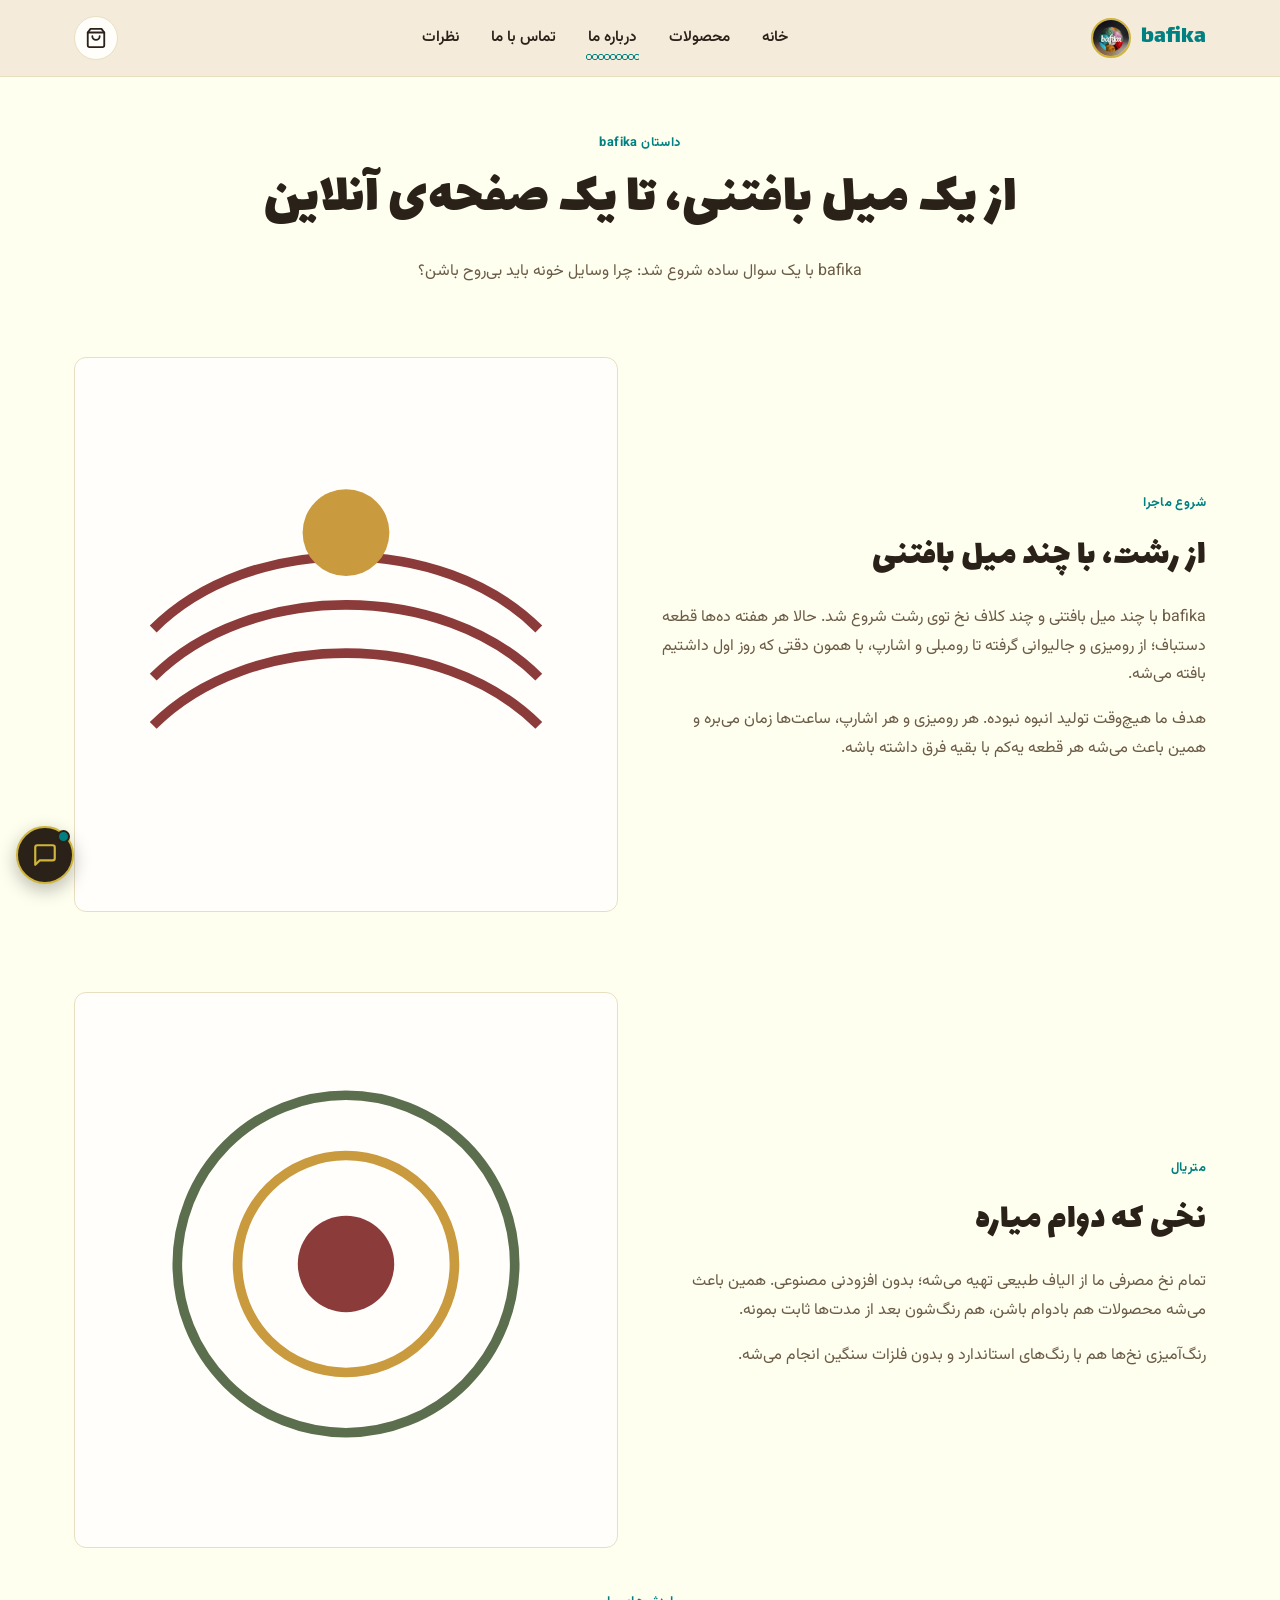
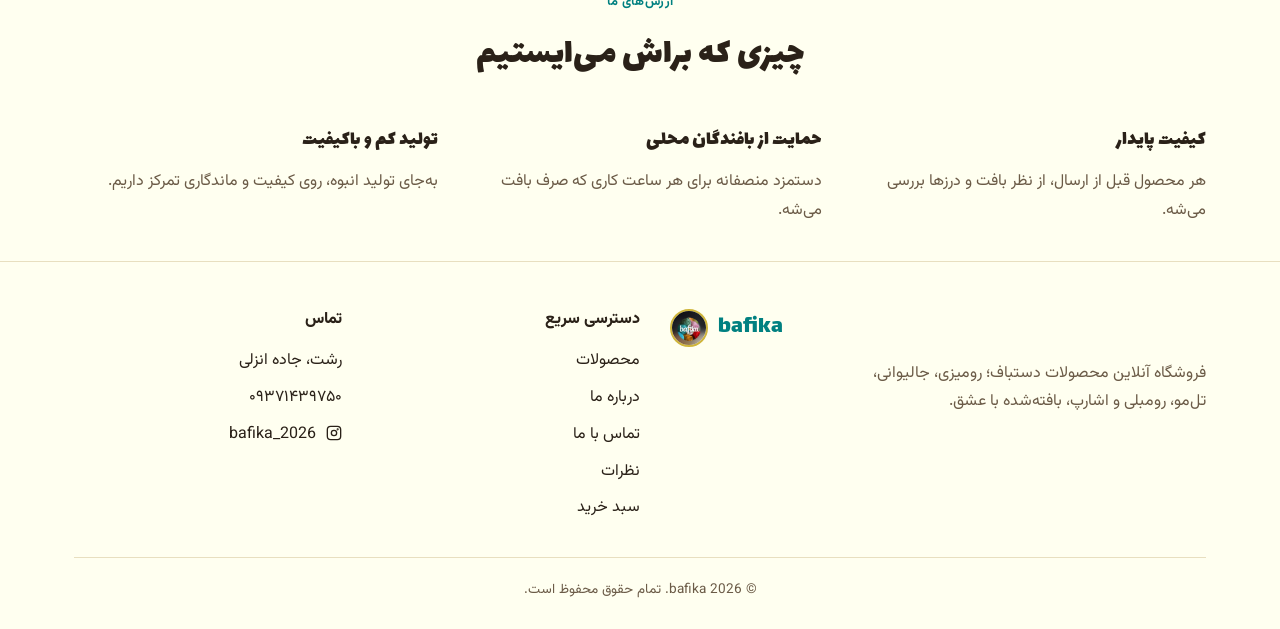
==== commit 115844c4: "Replace emojis with SVG icons, make header cart icon-only, remove hero tagline badge" ====
--- a/about.html
+++ b/about.html
@@ -6,7 +6,7 @@
 <title>درباره ما | bafika</title>
 <meta name="description" content="داستان bafika و بافندگانی که پشت هر محصول ایستاده‌اند.">
 <link rel="icon" type="image/png" href="img/logo.png">
-<link rel="stylesheet" href="css/style.css?v=16">
+<link rel="stylesheet" href="css/style.css?v=19">
 </head>
 <body>
 
@@ -21,8 +21,9 @@
       <a href="reviews.html">نظرات</a>
     </nav>
     <div class="nav-actions">
-      <a href="cart.html" class="cart-link">
-        🧶 سبد خرید <span class="cart-count" data-cart-count style="display:none;">0</span>
+      <a href="cart.html" class="cart-link" aria-label="سبد خرید">
+        <svg class="bf-ic" width="18" height="18" viewBox="0 0 24 24" fill="none" stroke="currentColor" stroke-width="2" stroke-linecap="round" stroke-linejoin="round" aria-hidden="true"><path d="M6 2 3 6v14a2 2 0 0 0 2 2h14a2 2 0 0 0 2-2V6l-3-4Z"/><path d="M3 6h18"/><path d="M16 10a4 4 0 0 1-8 0"/></svg>
+        <span class="cart-count" data-cart-count style="display:none;">0</span>
       </a>
       <button class="menu-toggle" aria-label="باز کردن منو" aria-expanded="false" aria-controls="navLinks">☰</button>
     </div>
@@ -123,7 +124,7 @@
         <ul>
           <li>رشت، جاده انزلی</li>
           <li>۰۹۳۷۱۴۳۹۷۵۰</li>
-          <li>📷 <a href="https://instagram.com/bafika_2026" target="_blank" rel="noopener">bafika_2026</a></li>
+          <li><svg class="bf-ic" width="16" height="16" viewBox="0 0 24 24" fill="none" stroke="currentColor" stroke-width="2" stroke-linecap="round" stroke-linejoin="round" aria-hidden="true"><rect x="2" y="2" width="20" height="20" rx="5"/><circle cx="12" cy="12" r="4"/><circle cx="17.5" cy="6.5" r=".6"/></svg> <a href="https://instagram.com/bafika_2026" target="_blank" rel="noopener">bafika_2026</a></li>
         </ul>
       </div>
     </div>
--- a/css/style.css
+++ b/css/style.css
@@ -129,13 +129,15 @@
 .nav-links a:hover::after,.nav-links a[aria-current="page"]::after{opacity:1;transform:translateY(0);}
 .nav-actions{display:flex;align-items:center;gap:14px;}
 .cart-link{
-  display:flex;align-items:center;gap:6px;font-weight:700;
+  position:relative;display:flex;align-items:center;justify-content:center;
+  width:44px;height:44px;padding:0;border-radius:50%;
   background:var(--surface);border:1px solid var(--line);
-  padding:8px 14px;border-radius:999px;
-}
+}
+.cart-link .bf-ic{width:22px;height:22px;}
 .cart-count{
-  background:var(--wine);color:#fff;font-size:.75rem;font-weight:700;
-  min-width:20px;height:20px;border-radius:50%;
+  position:absolute;top:-5px;right:-5px;
+  background:var(--wine);color:#fff;font-size:.72rem;font-weight:700;line-height:1;
+  min-width:20px;height:20px;border-radius:50%;box-shadow:0 0 0 2px var(--cream);
   display:flex;align-items:center;justify-content:center;padding:0 4px;
 }
 .menu-toggle{display:none;background:none;border:none;font-size:1.6rem;color:var(--ink);}
@@ -163,34 +165,68 @@
 .site-header.header-overlay.scrolled .cart-link{background:var(--surface);border-color:var(--line);color:var(--ink);}
 .site-header.header-overlay.scrolled .nav-links a::after{background-image:radial-gradient(circle at 3px 3px, transparent 2px, var(--wine) 2.3px 2.8px, transparent 3.2px);}
 
-/* mobile dropdown must always stay readable, regardless of header state */
-.site-header.header-overlay .nav-links.open{
-  background:rgba(255,254,250,.5);
-  backdrop-filter:blur(24px) saturate(180%);
-  -webkit-backdrop-filter:blur(24px) saturate(180%);
-}
-.site-header.header-overlay .nav-links.open a{color:var(--ink);}
-.site-header.header-overlay .nav-links.open a::after{background-image:radial-gradient(circle at 3px 3px, transparent 2px, var(--wine) 2.3px 2.8px, transparent 3.2px);}
-
-/* once scrolled, the header itself goes solid — the dropdown should match, not stay see-through over ordinary page content */
-.site-header.header-overlay.scrolled .nav-links.open{
-  background:rgba(255,254,250,.9);
-  backdrop-filter:blur(20px) saturate(160%);
-  -webkit-backdrop-filter:blur(20px) saturate(160%);
-}
-
+/* کارت منوی موبایل در دسکتاپ اصلاً نمایش داده نمی‌شود */
+.mnav-overlay,.mnav-card{display:none;}
 @media (max-width:820px){
-  .nav-links{
-    position:fixed;inset:64px 0 auto 0;
-    background:rgba(255,254,250,.9);
-    backdrop-filter:blur(20px) saturate(160%);
-    -webkit-backdrop-filter:blur(20px) saturate(160%);
-    flex-direction:column;padding:20px 24px;gap:18px;
-    border-bottom:1px solid rgba(232,223,192,.6);box-shadow:var(--shadow);
-    transform:translateY(-12px);opacity:0;pointer-events:none;transition:.2s;
-  }
-  .nav-links.open{transform:translateY(0);opacity:1;pointer-events:auto;}
+  .nav-links{display:none;}   /* لینک‌ها در موبایل داخل کارت منو (mnav) نمایش داده می‌شوند */
   .menu-toggle{display:block;}
+  .mnav-overlay,.mnav-card{display:block;}
+}
+
+/* ---------- منوی موبایل: کارت کنار صفحه + پس‌زمینه‌ی تار (js/main.js ← initMobileNav) ---------- */
+.mnav-overlay{
+  position:fixed;top:0;right:0;bottom:0;left:0;z-index:10000;
+  background:rgba(42,33,24,.38);-webkit-backdrop-filter:blur(3px);backdrop-filter:blur(3px);
+  opacity:0;visibility:hidden;pointer-events:none;
+  transition:opacity .2s ease,visibility 0s linear .2s;
+}
+.mnav-overlay.show{opacity:1;visibility:visible;pointer-events:auto;transition:opacity .3s ease,visibility 0s;}
+
+.mnav-card{
+  position:fixed;z-index:10001;top:calc(12px + env(safe-area-inset-top,0px));left:12px;
+  width:min(292px,calc(100vw - 56px));direction:rtl;
+  background:rgba(255,254,250,.97);border:1px solid var(--line);border-radius:24px;
+  box-shadow:0 18px 44px rgba(42,33,24,.30);padding:12px 12px 10px;
+  transform-origin:top left;
+  opacity:0;visibility:hidden;pointer-events:none;transform:translate(-10px,-10px) scale(.9);
+  transition:transform .2s ease-in,opacity .18s ease-in,visibility 0s linear .2s;
+}
+.mnav-card.show{
+  opacity:1;visibility:visible;pointer-events:auto;transform:none;
+  transition:transform .38s cubic-bezier(.22,1,.36,1),opacity .25s ease-out,visibility 0s;
+}
+.mnav-card,.mnav-card *{-webkit-tap-highlight-color:transparent;}
+.mnav-head{display:flex;align-items:center;justify-content:space-between;padding:2px 4px 10px;}
+.mnav-card .brand-logo{width:36px;height:36px;}
+.mnav-close{
+  width:40px;height:40px;border-radius:12px;border:1.5px solid var(--line);background:#fff;color:var(--ink);
+  font-size:22px;line-height:1;display:flex;align-items:center;justify-content:center;padding:0;cursor:pointer;
+}
+.mnav-close:active{background:var(--cream);}
+.mnav-close:focus-visible,.mnav-item:focus-visible{outline:3px solid var(--gold);outline-offset:2px;}
+.mnav-sep{height:1px;background:var(--line);margin:2px 4px 8px;}
+.mnav-sep.mnav-sep-2{margin-top:8px;}
+
+/* ورود تدریجی آیتم‌ها (هر کدام کمی دیرتر)؛ هنگام بسته شدن همه با هم و سریع محو می‌شوند */
+.mnav-item{opacity:0;transform:translateY(6px);transition:opacity .15s ease,transform .15s ease;}
+.mnav-card.show .mnav-item{
+  opacity:1;transform:none;
+  transition:opacity .24s ease calc(70ms + var(--i,0) * 30ms),transform .24s ease calc(70ms + var(--i,0) * 30ms);
+}
+.mnav-link{
+  display:flex;align-items:center;justify-content:space-between;
+  padding:11px 14px;border-radius:12px;font-size:1rem;font-weight:600;color:var(--ink);
+}
+.mnav-link:active{background:rgba(0,128,128,.08);}
+.mnav-link[aria-current="page"]{background:rgba(0,128,128,.10);color:var(--wine-dark);}
+.mnav-link[aria-current="page"]::after{content:"";width:7px;height:7px;border-radius:50%;background:var(--wine);}
+.mnav-contact{display:flex;align-items:center;gap:12px;padding:8px 10px;border-radius:12px;color:var(--ink);}
+.mnav-contact:active{background:rgba(0,128,128,.08);}
+.mnav-ic{width:34px;height:34px;flex:none;border-radius:50%;background:rgba(0,128,128,.10);color:var(--wine-dark);display:flex;align-items:center;justify-content:center;}
+.mnav-ct small{display:block;font-size:.72rem;color:#8a7e6b;line-height:1.3;}
+.mnav-ct b{display:block;font-size:.92rem;font-weight:700;line-height:1.4;}
+@media (prefers-reduced-motion:reduce){
+  .mnav-overlay,.mnav-card,.mnav-item,.mnav-card.show .mnav-item{transition:none;}
 }
 
 /* ---------- buttons ---------- */
@@ -285,39 +321,32 @@
 .cat-card{
   position:relative;border-radius:18px;overflow:hidden;aspect-ratio:4/5;
   display:flex;align-items:flex-end;padding:0;border:none;
-  text-decoration:none;
+  text-decoration:none;background:#e9dfcf;
   box-shadow:0 10px 24px -14px rgba(43,36,25,.45);
   transition:transform .22s ease, box-shadow .22s ease;
 }
 .cat-card:hover{transform:translateY(-5px);box-shadow:0 16px 30px -14px rgba(43,36,25,.55);}
-.cat-card::before{
-  /* بافت نقطه‌ای ظریف روی گرادیان، برای حس طراحی‌شده‌تر */
+.cat-img{
+  position:absolute;inset:0;width:100%;height:100%;object-fit:cover;
+  transition:transform .5s ease;
+}
+.cat-card:hover .cat-img{transform:scale(1.06);}
+.cat-card::after{
+  /* گرادیان تیره‌ی پایین کارت، فقط برای خوانا ماندن اسم دسته روی عکس */
   content:'';position:absolute;inset:0;
-  background-image:radial-gradient(rgba(255,255,255,.14) 1.4px, transparent 1.4px);
-  background-size:16px 16px;
-  opacity:.5;
-}
-.cat-card::after{
-  content:'';position:absolute;inset:0;
-  background:linear-gradient(0deg, rgba(0,0,0,.55) 0%, transparent 55%);
-}
-.cat-icon{
-  position:absolute;top:12px;left:12px;width:46%;height:46%;
-  opacity:.28;
+  background:linear-gradient(0deg, rgba(30,18,12,.72) 0%, rgba(30,18,12,0) 52%);
 }
 .cat-label{
   position:relative;z-index:2;width:100%;padding:16px 18px;
   display:flex;flex-direction:column;gap:2px;
 }
-.cat-eyebrow{
-  color:rgba(255,255,255,.75);font-size:.68rem;font-weight:700;
-  letter-spacing:.02em;
-}
 .cat-title{
   color:#fff;font-family:'Lalezar',cursive;font-size:1.35rem;line-height:1.2;
 }
+.cat-count{color:rgba(255,255,255,.85);font-size:.78rem;font-weight:500;}
+.cat-count:empty{display:none;}
 @media (max-width:900px){.cat-grid{grid-template-columns:repeat(2,1fr);}}
-@media (max-width:560px){.cat-card{aspect-ratio:1/1;}.cat-title{font-size:1.15rem;}}
+@media (max-width:560px){.cat-title{font-size:1.15rem;}.cat-label{padding:12px 14px;}}
 
 /* ---------- product grid ---------- */
 .products-toolbar{
@@ -656,3 +685,9 @@
 }
 .product-thumb.carousel{touch-action:pan-y;cursor:grab;}
 .product-thumb.carousel:active{cursor:grabbing;}
+
+/* ---------- آیکون‌های SVG (جایگزین ایموجی) ---------- */
+.bf-ic{flex:none;vertical-align:-.2em;}
+.footer-grid li .bf-ic{margin-inline-end:6px;}
+.contact-info-card li .bf-ic{margin-top:3px;color:var(--wine);}
+.btn .bf-ic{margin-inline-end:8px;vertical-align:-.25em;}
